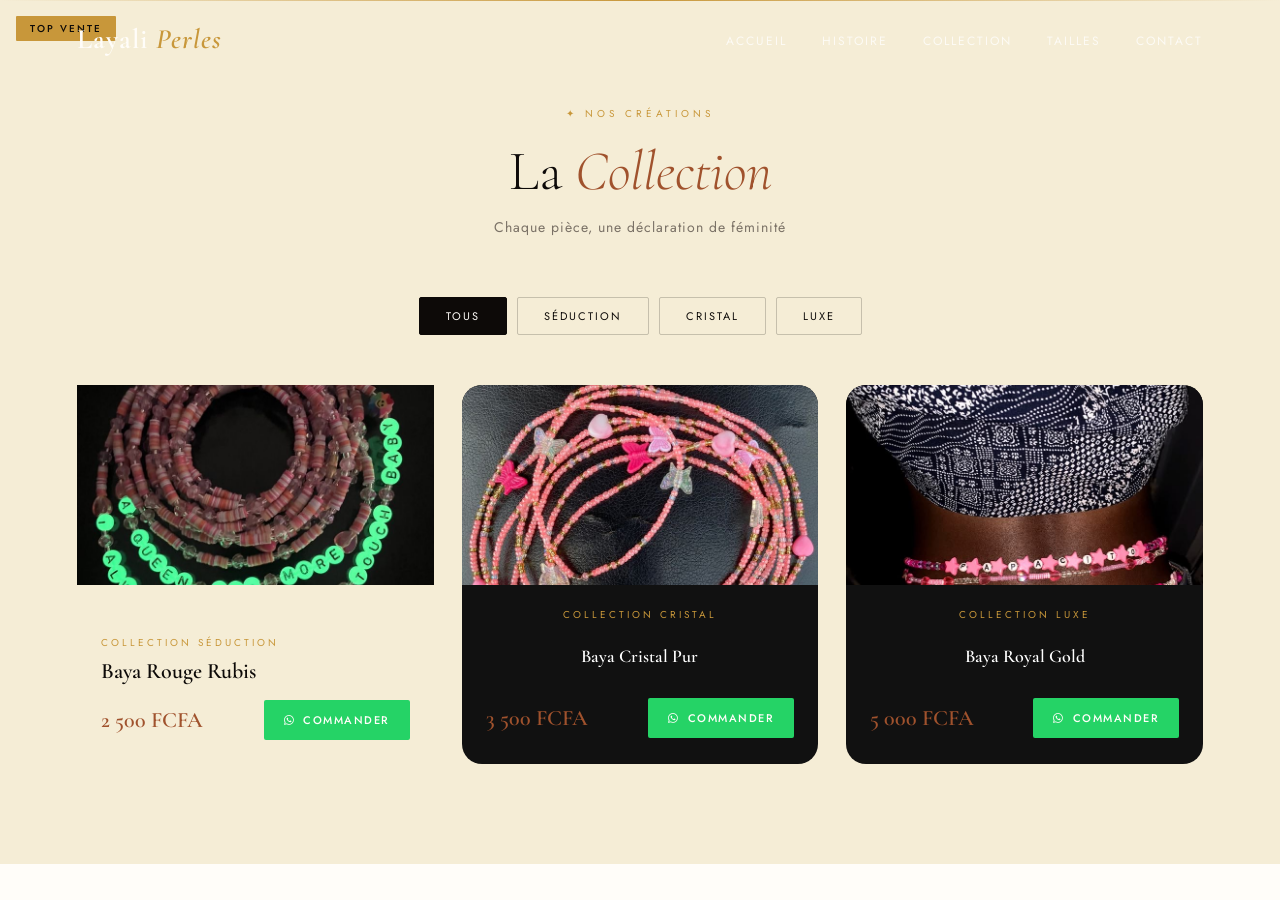
==== collection.html @ 25cf21ab "Maintenant avec les fichiers" ====
<!DOCTYPE html>
<html lang="fr">
<head>
    <meta charset="UTF-8">
    <meta name="viewport" content="width=device-width, initial-scale=1.0">
    <title>Layali Perles | Collection</title>
    <link href="https://fonts.googleapis.com/css2?family=Cormorant+Garamond:ital,wght@0,300;0,600;1,300;1,600&family=Jost:wght@300;400;500&display=swap" rel="stylesheet">
    <link rel="stylesheet" href="https://cdnjs.cloudflare.com/ajax/libs/font-awesome/6.0.0/css/all.min.css">
    <link rel="stylesheet" href="style.css">
</head>
<body>

    <!-- HEADER -->
    <header id="header">
        <div class="logo">Layali <span>Perles</span></div>
        <nav>
            <ul class="nav-links">
                <li><a href="accueil.html">Accueil</a></li>
                <li><a href="histoire.html">Histoire</a></li>
                <li><a href="collection.html">Collection</a></li>
                <li><a href="taille.html">Tailles</a></li>
                <li><a href="contact.html">Contact</a></li>
            </ul>
            <div class="burger" id="burger">
                <span></span><span></span><span></span>
            </div>
        </nav>
    </header>

    <!-- MOBILE NAV -->
    <div class="mobile-nav" id="mobileNav">
        <a href="accueil.html" class="mobile-link">Accueil</a>
        <a href="histoire.html" class="mobile-link">Notre Histoire</a>
        <a href="collection.html" class="mobile-link">Collection</a>
        <a href="taille.html" class="mobile-link">Guide des Tailles</a>
        <a href="contact.html" class="mobile-link">Contact</a>
    </div>

    <!-- PRODUITS -->
    <section class="products">
        <div class="section-header reveal">
            <span class="section-label">✦ Nos Créations</span>
            <h2>La <em>Collection</em></h2>
            <p>Chaque pièce, une déclaration de féminité</p>
        </div>

        <div class="filters stagger-children">
            <button class="filter-btn active" data-filter="all">Tous</button>
            <button class="filter-btn" data-filter="seduction">Séduction</button>
            <button class="filter-btn" data-filter="cristal">Cristal</button>
            <button class="filter-btn" data-filter="luxe">Luxe</button>
        </div>

        <div class="product-grid" id="productGrid">
            <div class="product-grid" id="productGrid"
            <div class="product-card" data-category="seduction">
                <div class="badge">Top Vente</div>
                <div class="img-container">
                    <img src="images/baya1.JPG" alt="Baya Rouge Rubis">
                    <div class="img-overlay"><span class="img-overlay-text">Voir le produit</span></div>
                </div>
                <div class="product-info">
                    <p class="category">Collection Séduction</p>
                    <h3>Baya Rouge Rubis</h3>
                    <div class="price-row">
                        <span class="price">2 500 FCFA</span>
                        <button class="whatsapp-btn" onclick="orderWhatsApp('Baya Rouge Rubis')">
                            <i class="fab fa-whatsapp"></i> Commander
                        </button>
                    </div>
                </div>
            </div>

            <div class="product-card" data-category="cristal">
                <div class="img-container">
                    <img src="images/baya2.JPG" alt="Baya Cristal Pur">
                    <div class="img-overlay"><span class="img-overlay-text">Voir le produit</span></div>
                </div>
                <div class="product-info">
                    <p class="category">Collection Cristal</p>
                    <h3>Baya Cristal Pur</h3>
                    <div class="price-row">
                        <span class="price">3 500 FCFA</span>
                        <button class="whatsapp-btn" onclick="orderWhatsApp('Baya Cristal Pur')">
                            <i class="fab fa-whatsapp"></i> Commander
                        </button>
                    </div>
                </div>
            </div>

            <div class="product-card" data-category="luxe">
                <div class="img-container">
                    <img src="images/baya3.JPG" alt="Baya Royal Gold">
                    <div class="img-overlay"><span class="img-overlay-text">Voir le produit</span></div>
                </div>
                <div class="product-info">
                    <p class="category">Collection Luxe</p>
                    <h3>Baya Royal Gold</h3>
                    <div class="price-row">
                        <span class="price">5 000 FCFA</span>
                        <button class="whatsapp-btn" onclick="orderWhatsApp('Baya Royal Gold')">
                            <i class="fab fa-whatsapp"></i> Commander
                        </button>
                    </div>
                </div>
            </div>
        </div>
    </section>

    <!-- MODAL -->
    <div class="modal" id="productModal">
        <div class="modal-content">
            <span class="close">&times;</span>
            <img id="modalImg" src="" alt="">
        </div>
    </div>

    <script src="script.js"></script>
</body>
</html>
---- style.css ----
:root {
    --ebony:      #0D0A08;
    --gold:       #C8973A;
    --gold-light: #E2B96A;
    --cream:      #F5EDD6;
    --terracotta: #A0522D;
    --rose:       #D4997A;
    --white:      #FFFDF9;
    --gray:       #7a7166;
    --font-display: 'Cormorant Garamond', Georgia, serif;
    --font-body:    'Jost', sans-serif;
    --transition: 0.45s cubic-bezier(0.25, 0.46, 0.45, 0.94);
}

*, *::before, *::after { box-sizing: border-box; margin: 0; padding: 0; }
html { scroll-behavior: smooth; }
body { font-family: var(--font-body); background: var(--white); color: var(--ebony); overflow-x: hidden; }
img { max-width: 100%; display: block; }
a { text-decoration: none; color: inherit; }
ul { list-style: none; }

::-webkit-scrollbar { width: 4px; }
::-webkit-scrollbar-track { background: var(--cream); }
::-webkit-scrollbar-thumb { background: var(--gold); border-radius: 2px; }

/* HEADER */
header {
    position: fixed; top: 0; left: 0; right: 0; z-index: 1000;
    display: flex; justify-content: space-between; align-items: center;
    padding: 22px 6%; transition: var(--transition);
}
header.scrolled {
    background: rgba(13, 10, 8, 0.94); backdrop-filter: blur(14px);
    padding: 14px 6%; box-shadow: 0 1px 0 rgba(200, 151, 58, 0.2);
}
.logo {
    font-family: var(--font-display); font-size: 28px; font-weight: 600;
    color: var(--white); letter-spacing: 1px; z-index: 1001;
}
.logo span { color: var(--gold); font-style: italic; }
nav { display: flex; align-items: center; gap: 40px; }
.nav-links { display: flex; gap: 35px; }
.nav-links a {
    color: rgba(255,255,255,0.75); font-size: 12px; letter-spacing: 2px;
    text-transform: uppercase; font-weight: 400; position: relative; transition: color 0.3s;
}
.nav-links a::after {
    content: ''; position: absolute; bottom: -4px; left: 0;
    width: 0; height: 1px; background: var(--gold); transition: width 0.35s ease;
}
.nav-links a:hover { color: var(--white); }
.nav-links a:hover::after { width: 100%; }

.burger {
    display: none; flex-direction: column; gap: 5px;
    cursor: pointer; z-index: 1001; padding: 5px;
}
.burger span {
    display: block; width: 24px; height: 1.5px;
    background: var(--white); transition: var(--transition); transform-origin: center;
}
.burger.open span:nth-child(1) { transform: translateY(6.5px) rotate(45deg); }
.burger.open span:nth-child(2) { opacity: 0; transform: scaleX(0); }
.burger.open span:nth-child(3) { transform: translateY(-6.5px) rotate(-45deg); }

.mobile-nav {
    position: fixed; inset: 0; background: var(--ebony); z-index: 999;
    display: flex; flex-direction: column; align-items: center; justify-content: center;
    gap: 40px; opacity: 0; pointer-events: none; transition: opacity 0.4s ease;
}
.mobile-nav.open { opacity: 1; pointer-events: all; }
.mobile-nav a {
    font-family: var(--font-display); font-size: 38px; font-style: italic;
    color: var(--cream); transition: color 0.3s;
}
.mobile-nav a:hover { color: var(--gold); }

/* HERO */
.hero {
    height: 100vh; position: relative;
    display: flex; align-items: center; justify-content: center; overflow: hidden;
}
.hero-bg {
    position: absolute; inset: 0;
    background:
        linear-gradient(165deg, rgba(13,10,8,0.7) 0%, rgba(160,82,45,0.35) 50%, rgba(13,10,8,0.85) 100%),
        url('https://encrypted-tbn0.gstatic.com/images?q=tbn:ANd9GcQ3I_ZgbtYu3ooGk42VAjijTwJ7zNWACvh8eolZ29XiFehTdXg9eYPcsSo&s') center/cover no-repeat;
        background-blend-mode: multiply;
}
.hero-circle {
    position: absolute; width: 520px; height: 520px; border-radius: 50%;
    border: 1px solid rgba(200, 151, 58, 0.25);
    top: 50%; left: 50%; transform: translate(-50%, -50%);
    animation: pulse-ring 4s ease-in-out infinite;
}
.hero-circle::before {
    content: ''; position: absolute; inset: 30px;
    border-radius: 50%; border: 1px solid rgba(200, 151, 58, 0.15);
}
@keyframes pulse-ring {
    0%, 100% { transform: translate(-50%,-50%) scale(1); opacity: 0.6; }
    50%       { transform: translate(-50%,-50%) scale(1.04); opacity: 1; }
}
.hero-content {
    position: relative; z-index: 2; text-align: center;
    color: var(--white); max-width: 760px; padding: 0 20px;
}
.hero-tag {
    display: inline-block; font-size: 11px; letter-spacing: 4px;
    text-transform: uppercase; color: var(--gold); margin-bottom: 28px;
    opacity: 0; animation: fadeUp 0.8s 0.3s forwards;
}
.hero h1 {
    font-family: var(--font-display); font-size: clamp(46px, 7vw, 80px);
    font-weight: 300; line-height: 1.1; margin-bottom: 24px;
    opacity: 0; animation: fadeUp 0.8s 0.55s forwards;
}
.hero h1 em { font-style: italic; color: var(--gold-light); }
.hero-sub {
    font-size: 15px; color: rgba(255,255,255,0.7); letter-spacing: 1px;
    margin-bottom: 48px; opacity: 0; animation: fadeUp 0.8s 0.75s forwards;
}
.hero-btns {
    display: flex; gap: 16px; justify-content: center; flex-wrap: wrap;
    opacity: 0; animation: fadeUp 0.8s 0.95s forwards;
}
@keyframes fadeUp {
    from { opacity: 0; transform: translateY(28px); }
    to   { opacity: 1; transform: translateY(0); }
}
.scroll-hint {
    position: absolute; bottom: 36px; left: 50%; transform: translateX(-50%);
    display: flex; flex-direction: column; align-items: center; gap: 8px;
    color: rgba(255,255,255,0.4); font-size: 10px; letter-spacing: 3px;
    text-transform: uppercase; z-index: 2; animation: fadeUp 1s 1.4s both;
}
.scroll-line {
    width: 1px; height: 50px;
    background: linear-gradient(to bottom, var(--gold), transparent);
    animation: scroll-drop 2s ease-in-out infinite;
}
@keyframes scroll-drop {
    0%   { transform: scaleY(0); transform-origin: top; }
    50%  { transform: scaleY(1); transform-origin: top; }
    51%  { transform: scaleY(1); transform-origin: bottom; }
    100% { transform: scaleY(0); transform-origin: bottom; }
}

/* BUTTONS */
.btn-primary {
    display: inline-block; padding: 16px 38px; background: var(--gold);
    color: var(--ebony); font-family: var(--font-body); font-size: 12px;
    font-weight: 500; letter-spacing: 2px; text-transform: uppercase;
    border-radius: 2px; transition: var(--transition); border: 1px solid var(--gold);
    cursor: pointer;
}
.btn-primary:hover { background: transparent; color: var(--gold); }
.btn-outline {
    display: inline-block; padding: 16px 38px; background: transparent;
    color: var(--white); font-family: var(--font-body); font-size: 12px;
    font-weight: 400; letter-spacing: 2px; text-transform: uppercase;
    border-radius: 2px; border: 1px solid rgba(255,255,255,0.4); transition: var(--transition);
}
.btn-outline:hover { background: rgba(255,255,255,0.1); border-color: rgba(255,255,255,0.7); }

/* MARQUEE */
.marquee-strip { background: var(--gold); padding: 14px 0; overflow: hidden; display: flex; }
.marquee-track {
    display: flex; gap: 60px; animation: marquee 20s linear infinite; white-space: nowrap;
}
.marquee-track span {
    font-size: 11px; letter-spacing: 3px; text-transform: uppercase;
    color: var(--ebony); font-weight: 500;
}
.marquee-track span.dot { color: rgba(13,10,8,0.4); letter-spacing: 0; }
@keyframes marquee {
    from { transform: translateX(0); }
    to   { transform: translateX(-50%); }
}

/* ABOUT */
.about {
    padding: 120px 6%; display: grid;
    grid-template-columns: 1fr 1fr; gap: 80px; align-items: center;
}
.about-img-frame {
    position: relative; overflow: hidden; border-radius: 2px;
}
.about-img-frame img {
    width: 100%; height: 560px; object-fit: cover; transition: transform 0.8s ease;
}
.about-img-frame:hover img { transform: scale(1.04); }
.about-img-frame::before {
    content: ''; position: absolute; top: -16px; left: -16px;
    width: 80px; height: 80px;
    border-top: 1px solid var(--gold); border-left: 1px solid var(--gold);
    z-index: 2; pointer-events: none;
}
.about-img-frame::after {
    content: ''; position: absolute; bottom: -16px; right: -16px;
    width: 80px; height: 80px;
    border-bottom: 1px solid var(--gold); border-right: 1px solid var(--gold);
    z-index: 2; pointer-events: none;
}
.about-badge {
    position: absolute; bottom: 30px; left: -30px;
    background: var(--ebony); color: var(--white); padding: 22px 28px; z-index: 3;
}
.about-badge strong {
    display: block; font-family: var(--font-display); font-size: 36px;
    color: var(--gold); line-height: 1;
}
.about-badge span { font-size: 11px; letter-spacing: 2px; text-transform: uppercase; opacity: 0.6; }
.about-visual { position: relative; }
.about-text { padding-right: 20px; }
.section-label {
    display: inline-block; font-size: 10px; letter-spacing: 4px;
    text-transform: uppercase; color: var(--gold); margin-bottom: 20px;
}
.about-text h2 {
    font-family: var(--font-display); font-size: clamp(34px, 4vw, 52px);
    font-weight: 300; line-height: 1.15; margin-bottom: 28px;
}
.about-text h2 em { font-style: italic; color: var(--terracotta); }
.about-text p { color: var(--gray); line-height: 1.9; font-size: 15px; margin-bottom: 18px; }
.about-divider { width: 48px; height: 1px; background: var(--gold); margin: 30px 0; }

/* PRODUCTS */
.products { padding: 100px 6%; background: var(--cream); position: relative; }
.products::before {
    content: ''; position: absolute; top: 0; left: 0; right: 0;
    height: 1px; background: linear-gradient(to right, transparent, var(--gold), transparent);
}
.section-header { text-align: center; margin-bottom: 60px; }
.section-header h2 {
    font-family: var(--font-display); font-size: clamp(36px, 5vw, 56px);
    font-weight: 300; line-height: 1.1;
}
.section-header h2 em { font-style: italic; color: var(--terracotta); }
.section-header p { color: var(--gray); font-size: 14px; letter-spacing: 1px; margin-top: 14px; }

.filters { display: flex; justify-content: center; gap: 10px; margin-bottom: 50px; flex-wrap: wrap; }
.filter-btn {
    padding: 10px 26px; background: transparent; border: 1px solid rgba(13,10,8,0.2);
    font-family: var(--font-body); font-size: 11px; letter-spacing: 2px;
    text-transform: uppercase; cursor: pointer; border-radius: 2px;
    transition: var(--transition); color: var(--ebony);
}
.filter-btn:hover, .filter-btn.active {
    background: var(--ebony); color: var(--white); border-color: var(--ebony);
}

.product-grid { display: grid; grid-template-columns: repeat(auto-fit, minmax(300px, 1fr)); gap: 28px; }
.product-card {
    background: var(--white); position: relative; overflow: hidden;
    border-radius: 2px; transition: var(--transition);
    opacity: 0; transform: translateY(30px);
}
.product-card.visible { opacity: 1; transform: translateY(0); }
.product-card:hover { box-shadow: 0 20px 60px rgba(13,10,8,0.12); transform: translateY(-6px); }
.product-card.visible:hover { transform: translateY(-6px); }

.badge {
    position: absolute; top: 16px; left: 16px; background: var(--gold);
    color: var(--ebony); padding: 5px 14px; font-size: 10px; font-weight: 500;
    letter-spacing: 2px; text-transform: uppercase; z-index: 2; border-radius: 1px;
}
.img-container { height: 200px; overflow: hidden; position: relative; }
.img-container img { width: 100%; height: 100%; object-fit: cover; transition: transform 0.7s ease; }
.product-card:hover .img-container img { transform: scale(1.07); }
.img-overlay {
    position: absolute; inset: 0; background: rgba(13,10,8,0.3);
    opacity: 0; transition: opacity 0.4s ease;
    display: flex; align-items: center; justify-content: center;
}
.product-card:hover .img-overlay { opacity: 1; }
.img-overlay-text {
    color: white; font-size: 11px; letter-spacing: 3px; text-transform: uppercase;
    border-bottom: 1px solid rgba(255,255,255,0.5); padding-bottom: 4px;
}
.product-info { padding: 22px 24px 24px; }
.product-info .category {
    font-size: 10px; letter-spacing: 3px; text-transform: uppercase;
    color: var(--gold); margin-bottom: 8px;
}
.product-info h3 {
    font-family: var(--font-display); font-size: 22px;
    font-weight: 600; margin-bottom: 12px; color: var(--ebony);
}
.price-row { display: flex; justify-content: space-between; align-items: center; margin-top: 16px; }
.price { font-family: var(--font-display); font-size: 22px; font-weight: 600; color: var(--terracotta); }
.whatsapp-btn {
    display: flex; align-items: center; gap: 8px; padding: 12px 20px;
    background: #25D366; color: var(--white); border: none; cursor: pointer;
    border-radius: 2px; font-family: var(--font-body); font-size: 11px;
    font-weight: 500; letter-spacing: 1.5px; text-transform: uppercase; transition: var(--transition);
}
.whatsapp-btn:hover { background: #128C7E; transform: scale(1.02); }

/* SIZE GUIDE */
.size-guide { padding: 100px 6%; background: var(--ebony); position: relative; overflow: hidden; }
.size-guide::before {
    content: '〇'; position: absolute; font-size: 600px;
    color: rgba(200,151,58,0.03); top: 50%; left: 50%;
    transform: translate(-50%, -50%); pointer-events: none; font-family: serif; line-height: 1;
}
.guide-header { text-align: center; margin-bottom: 70px; }
.guide-header .section-label { color: var(--gold); }
.guide-header h2 {
    font-family: var(--font-display); font-size: clamp(34px, 4.5vw, 52px);
    font-weight: 300; color: var(--white); line-height: 1.15;
}
.guide-header h2 em { font-style: italic; color: var(--gold-light); }
.steps { display: grid; grid-template-columns: repeat(auto-fit, minmax(260px, 1fr)); gap: 2px; }
.step {
    background: rgba(255,255,255,0.03); padding: 48px 36px;
    border: 1px solid rgba(200,151,58,0.12); position: relative; transition: var(--transition);
}
.step:hover { background: rgba(200,151,58,0.06); border-color: rgba(200,151,58,0.3); }
.step-number {
    font-family: var(--font-display); font-size: 80px; font-weight: 300;
    color: rgba(200,151,58,0.15); line-height: 1; margin-bottom: 20px; transition: color 0.4s;
}
.step:hover .step-number { color: rgba(200,151,58,0.4); }
.step h4 { font-family: var(--font-display); font-size: 20px; color: var(--gold); margin-bottom: 12px; font-weight: 400; }
.step p { color: rgba(245,237,214,0.55); font-size: 14px; line-height: 1.8; }

/* FOOTER */
footer { background: #080604; color: var(--cream); padding: 80px 6% 40px; position: relative; }
footer::before {
    content: ''; position: absolute; top: 0; left: 6%; right: 6%;
    height: 1px; background: linear-gradient(to right, transparent, var(--gold), transparent);
}
.footer-top { display: grid; grid-template-columns: 2fr 1fr 1fr; gap: 60px; margin-bottom: 60px; }
.footer-brand .logo-footer {
    font-family: var(--font-display); font-size: 32px; font-weight: 600; margin-bottom: 16px;
}
.footer-brand .logo-footer span { color: var(--gold); font-style: italic; }
.footer-brand p { color: rgba(245,237,214,0.45); font-size: 14px; line-height: 1.8; max-width: 300px; }
.footer-section h4 { font-size: 10px; letter-spacing: 3px; text-transform: uppercase; color: var(--gold); margin-bottom: 20px; }
.footer-section p, .footer-section a {
    display: flex; align-items: center; gap: 10px;
    color: rgba(245,237,214,0.5); font-size: 14px; margin-bottom: 12px; transition: color 0.3s;
}
.footer-section a:hover { color: var(--cream); }
.footer-section i { color: var(--gold); font-size: 14px; width: 16px; }
.social-icons { display: flex; gap: 14px; margin-top: 8px; }
.social-icons a {
    width: 40px; height: 40px; border: 1px solid rgba(200,151,58,0.2); border-radius: 50%;
    display: flex; align-items: center; justify-content: center;
    color: rgba(245,237,214,0.5); font-size: 15px; transition: var(--transition); margin: 0;
}
.social-icons a:hover { background: var(--gold); border-color: var(--gold); color: var(--ebony); transform: translateY(-3px); }
.footer-bottom {
    display: flex; justify-content: space-between; align-items: center;
    padding-top: 30px; border-top: 1px solid rgba(200,151,58,0.08); flex-wrap: wrap; gap: 16px;
}
.footer-bottom p { font-size: 12px; color: rgba(245,237,214,0.25); letter-spacing: 1px; }

/* REVEAL ANIMATIONS */
.reveal, .reveal-left, .reveal-right {
    opacity: 0; transition: opacity 0.8s ease, transform 0.8s ease;
}
.reveal         { transform: translateY(40px); }
.reveal-left    { transform: translateX(-40px); }
.reveal-right   { transform: translateX(40px); }
.reveal.visible, .reveal-left.visible, .reveal-right.visible { opacity: 1; transform: none; }

.stagger-children > * { opacity: 0; transform: translateY(20px); transition: opacity 0.6s ease, transform 0.6s ease; }
.stagger-children.visible > *:nth-child(1) { opacity: 1; transform: none; transition-delay: 0s; }
.stagger-children.visible > *:nth-child(2) { opacity: 1; transform: none; transition-delay: 0.15s; }
.stagger-children.visible > *:nth-child(3) { opacity: 1; transform: none; transition-delay: 0.3s; }
.stagger-children.visible > *:nth-child(4) { opacity: 1; transform: none; transition-delay: 0.45s; }

/* MODAL */
.modal { display: none; position: fixed; z-index: 10000; left: 0; top: 0; width: 100%; height: 100%; background: rgba(0,0,0,0.8); }
.modal-content { position: relative; margin: auto; top: 50%; transform: translateY(-50%); max-width: 60%; max-height: 60%; text-align: center; }
.modal-content img { width: 100%; height: auto; max-height: 60vh; object-fit: contain; }
.close { position: absolute; top: -10px; right: -10px; color: white; font-size: 30px; cursor: pointer; background: var(--ebony); border-radius: 50%; width: 40px; height: 40px; display: flex; align-items: center; justify-content: center; }

.products-grid{
    display:grid;
    grid-template-columns:repeat(auto-fit,minmax(250px,1fr));
    gap:25px;
    margin-top:40px;
}

.product-card{
    background:#111;
    border-radius:20px;
    overflow:hidden;
    transition:0.3s;
    text-align:center;
}

.product-card:hover{
    transform:translateY(-8px);
}

.product-card img{
    width:100%;
    height:320px;
    object-fit:cover;
}

.product-card h3{
    padding:15px;
    color:white;
    font-size:18px;
}
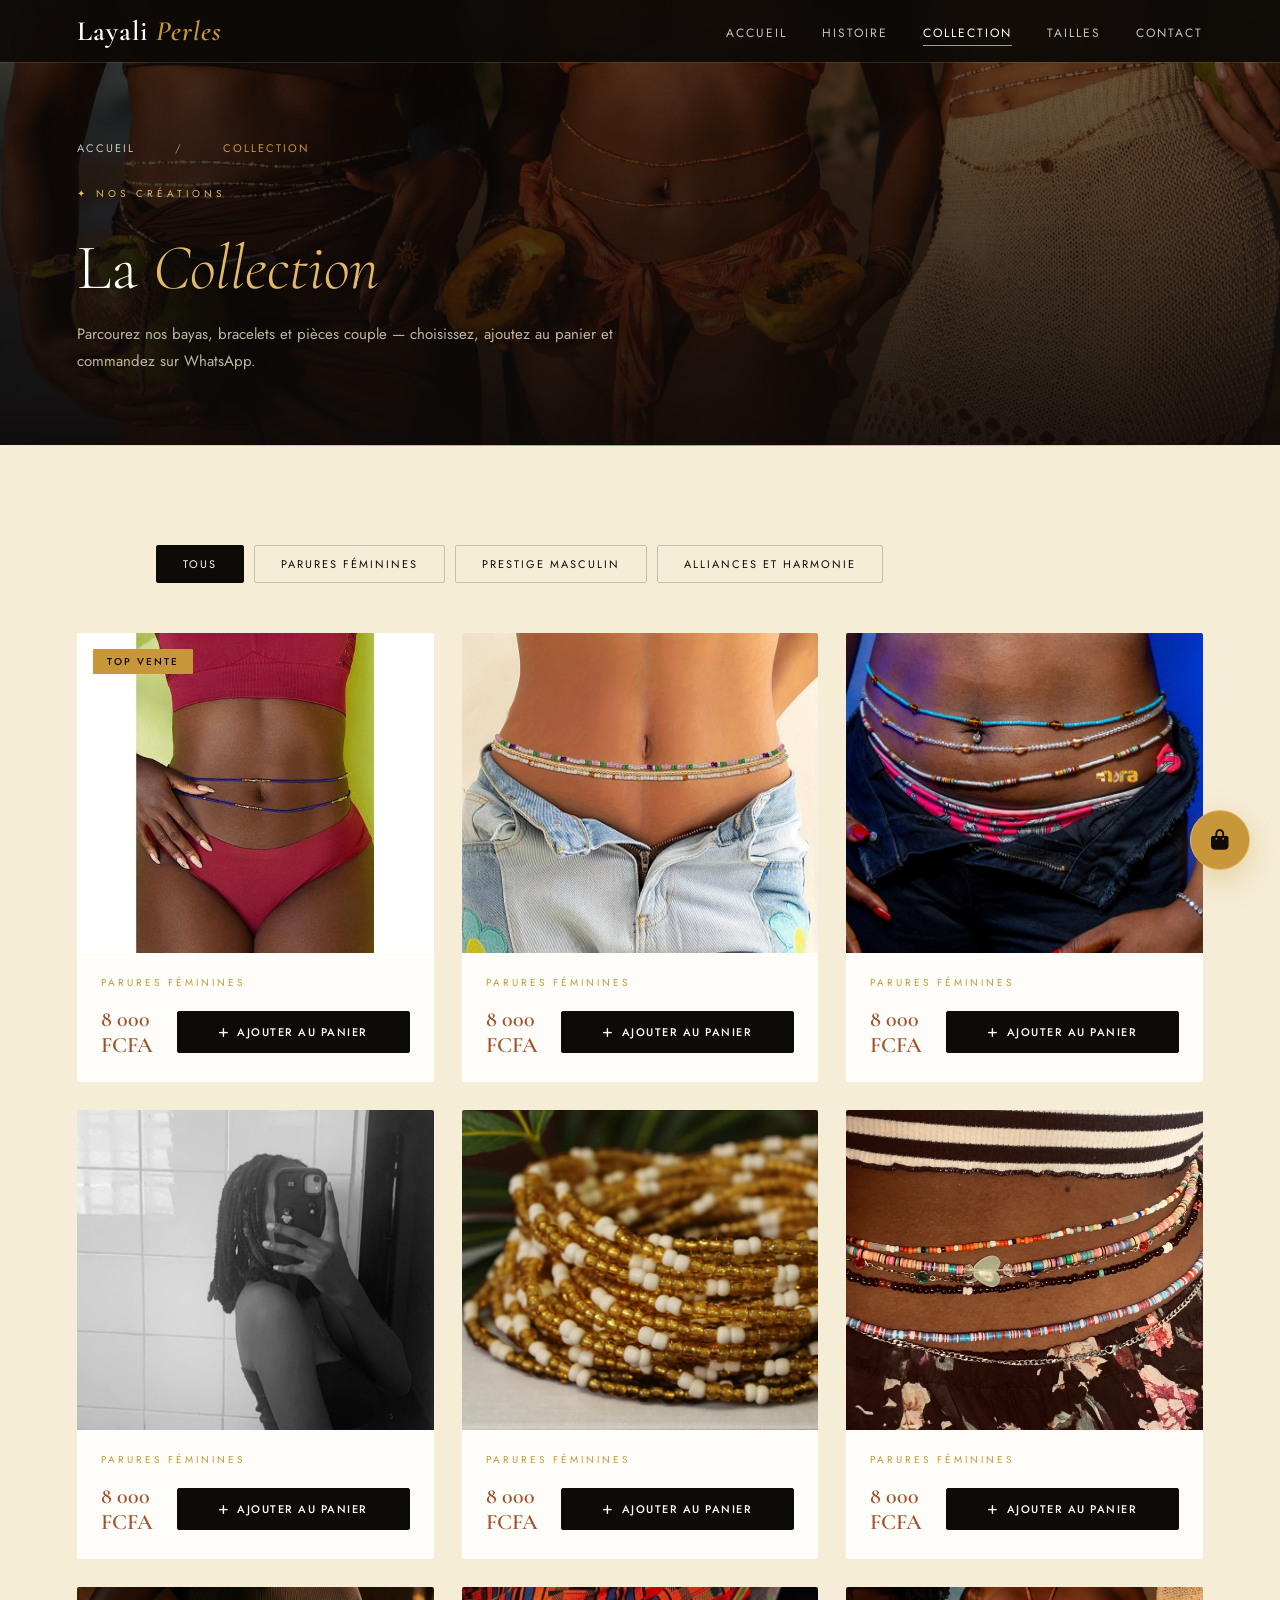
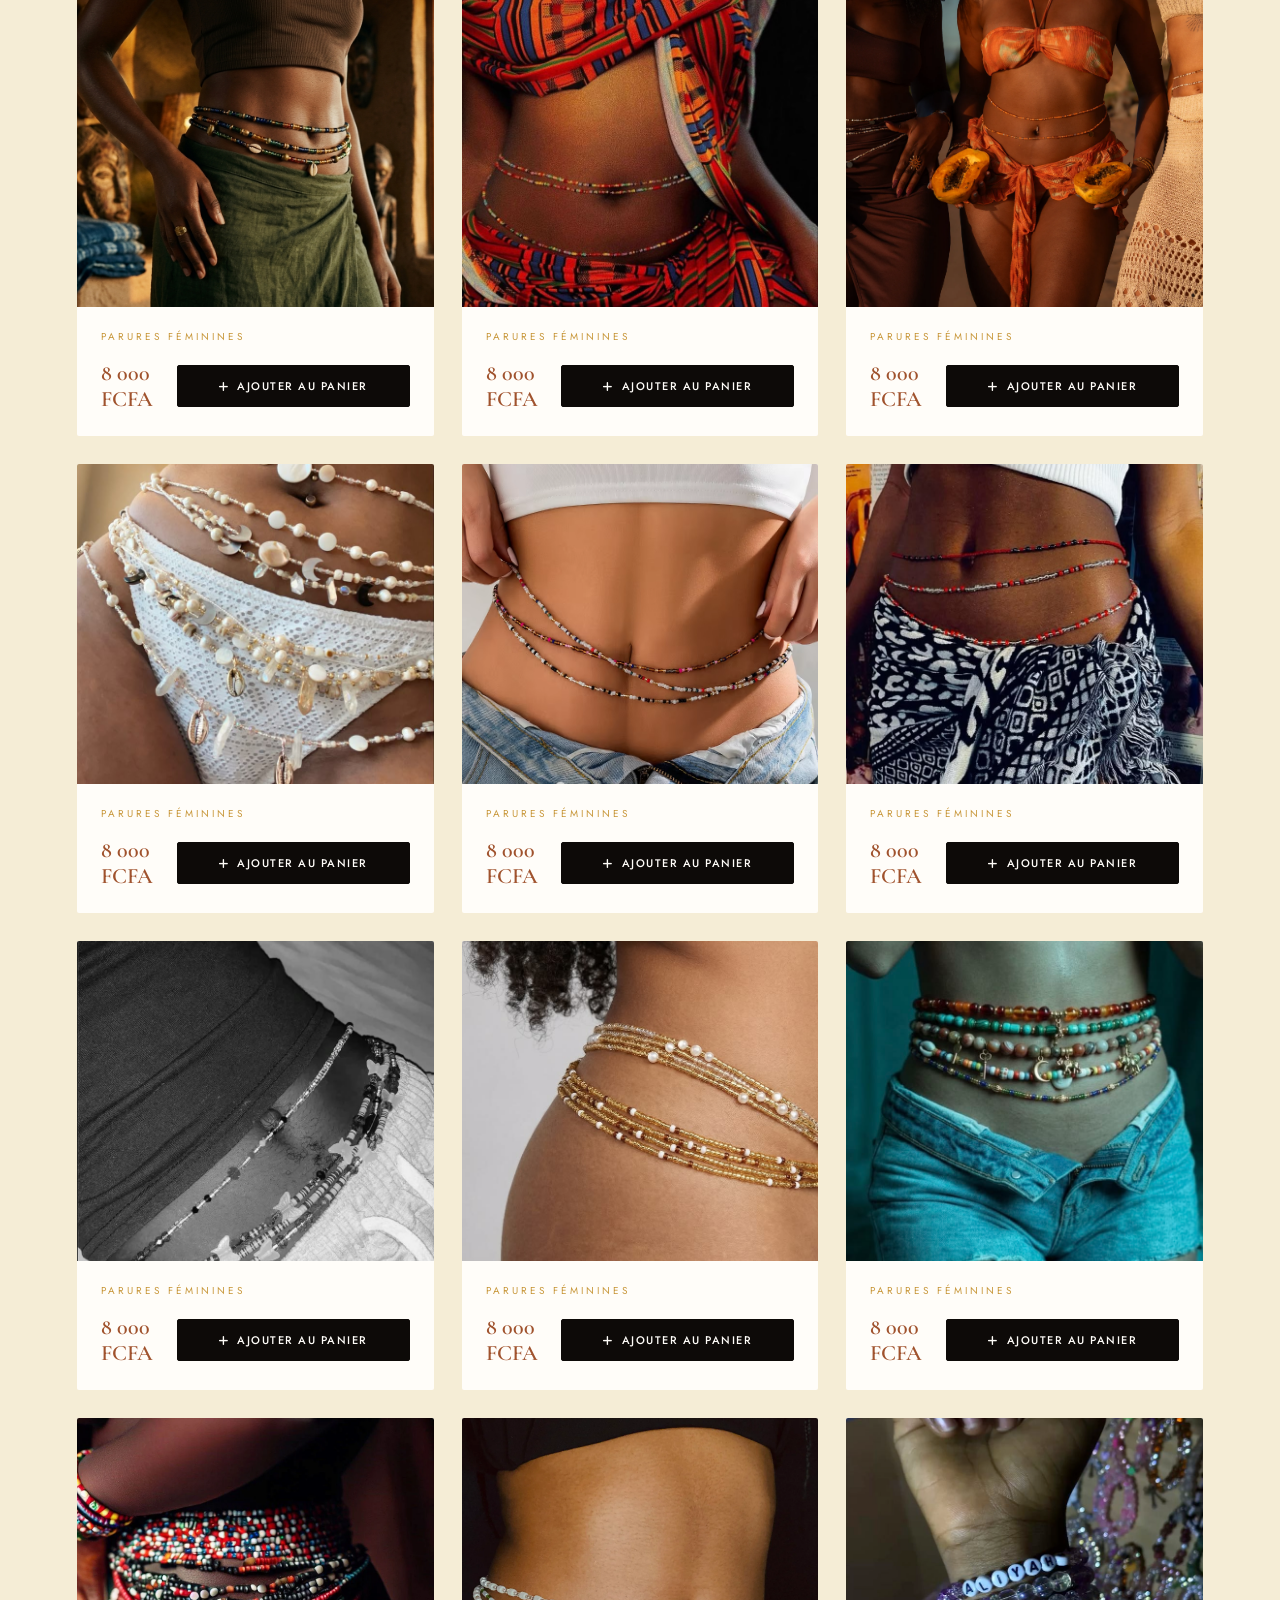
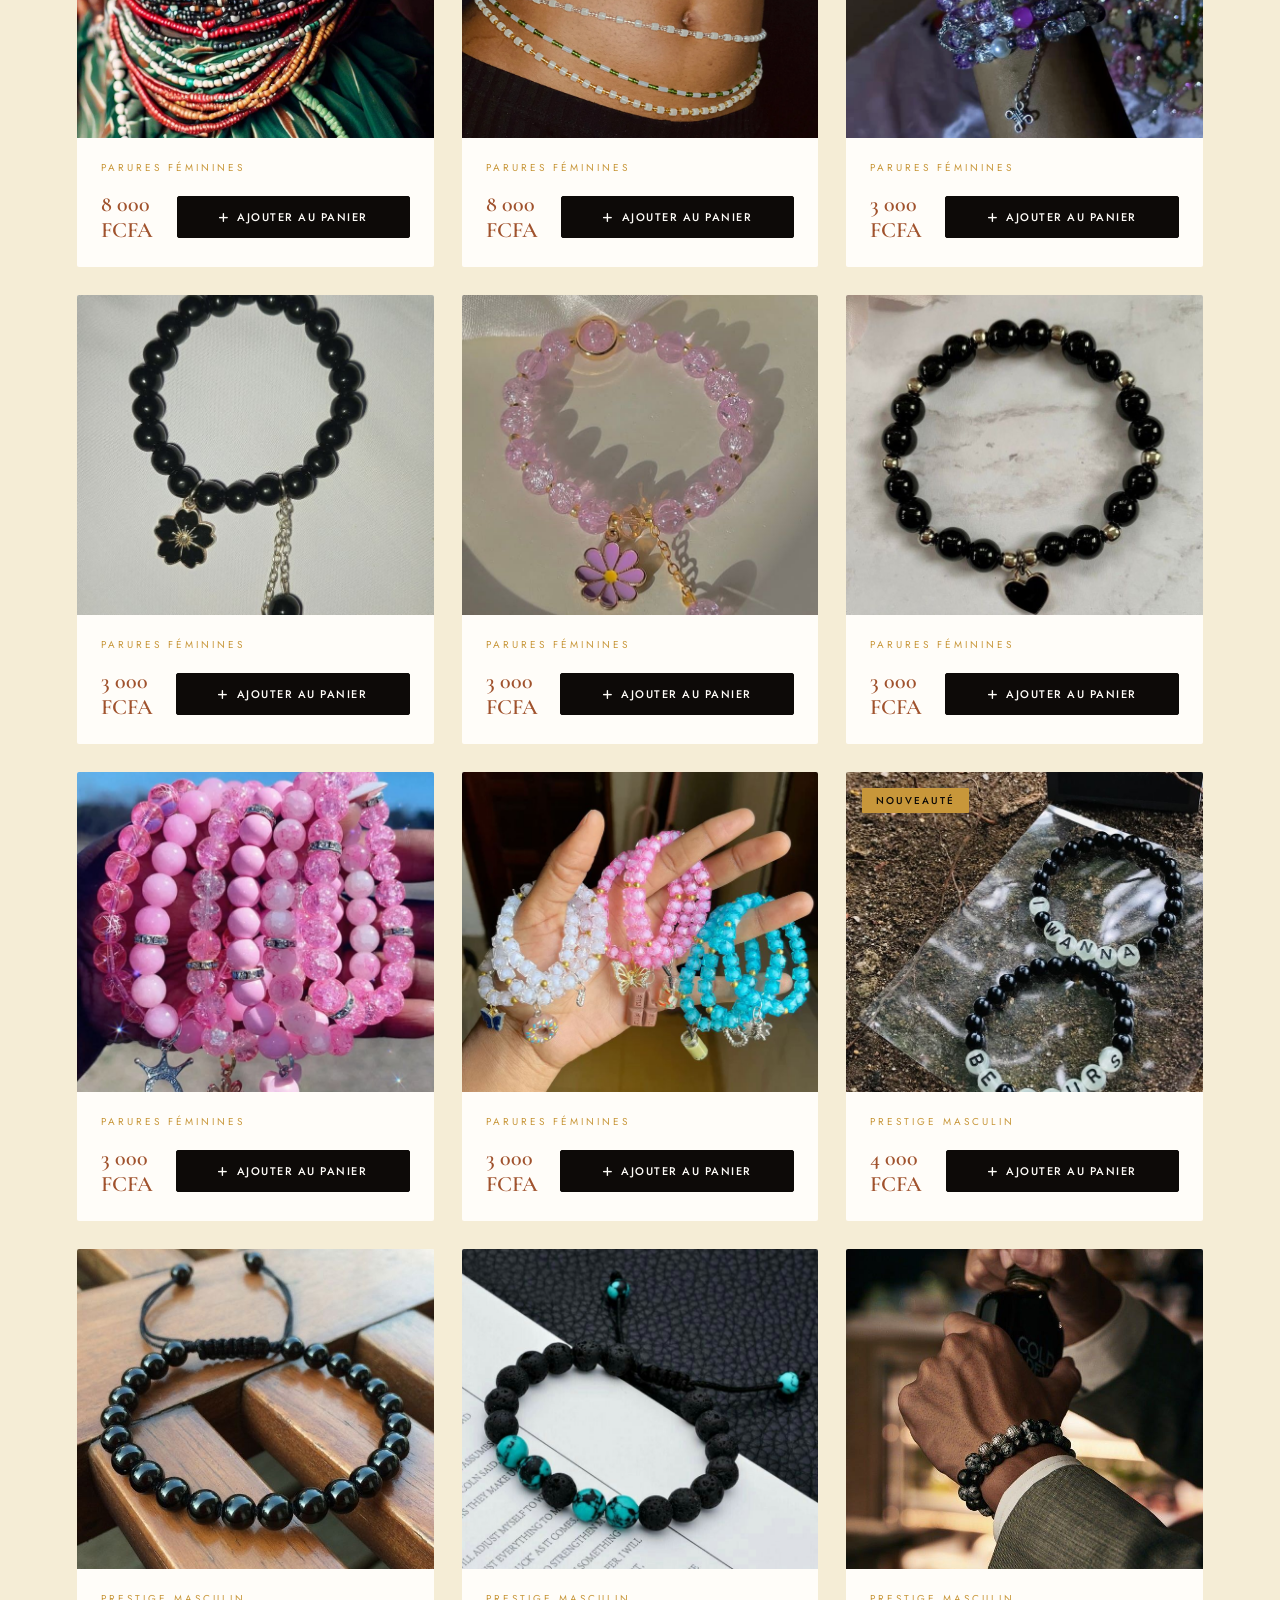
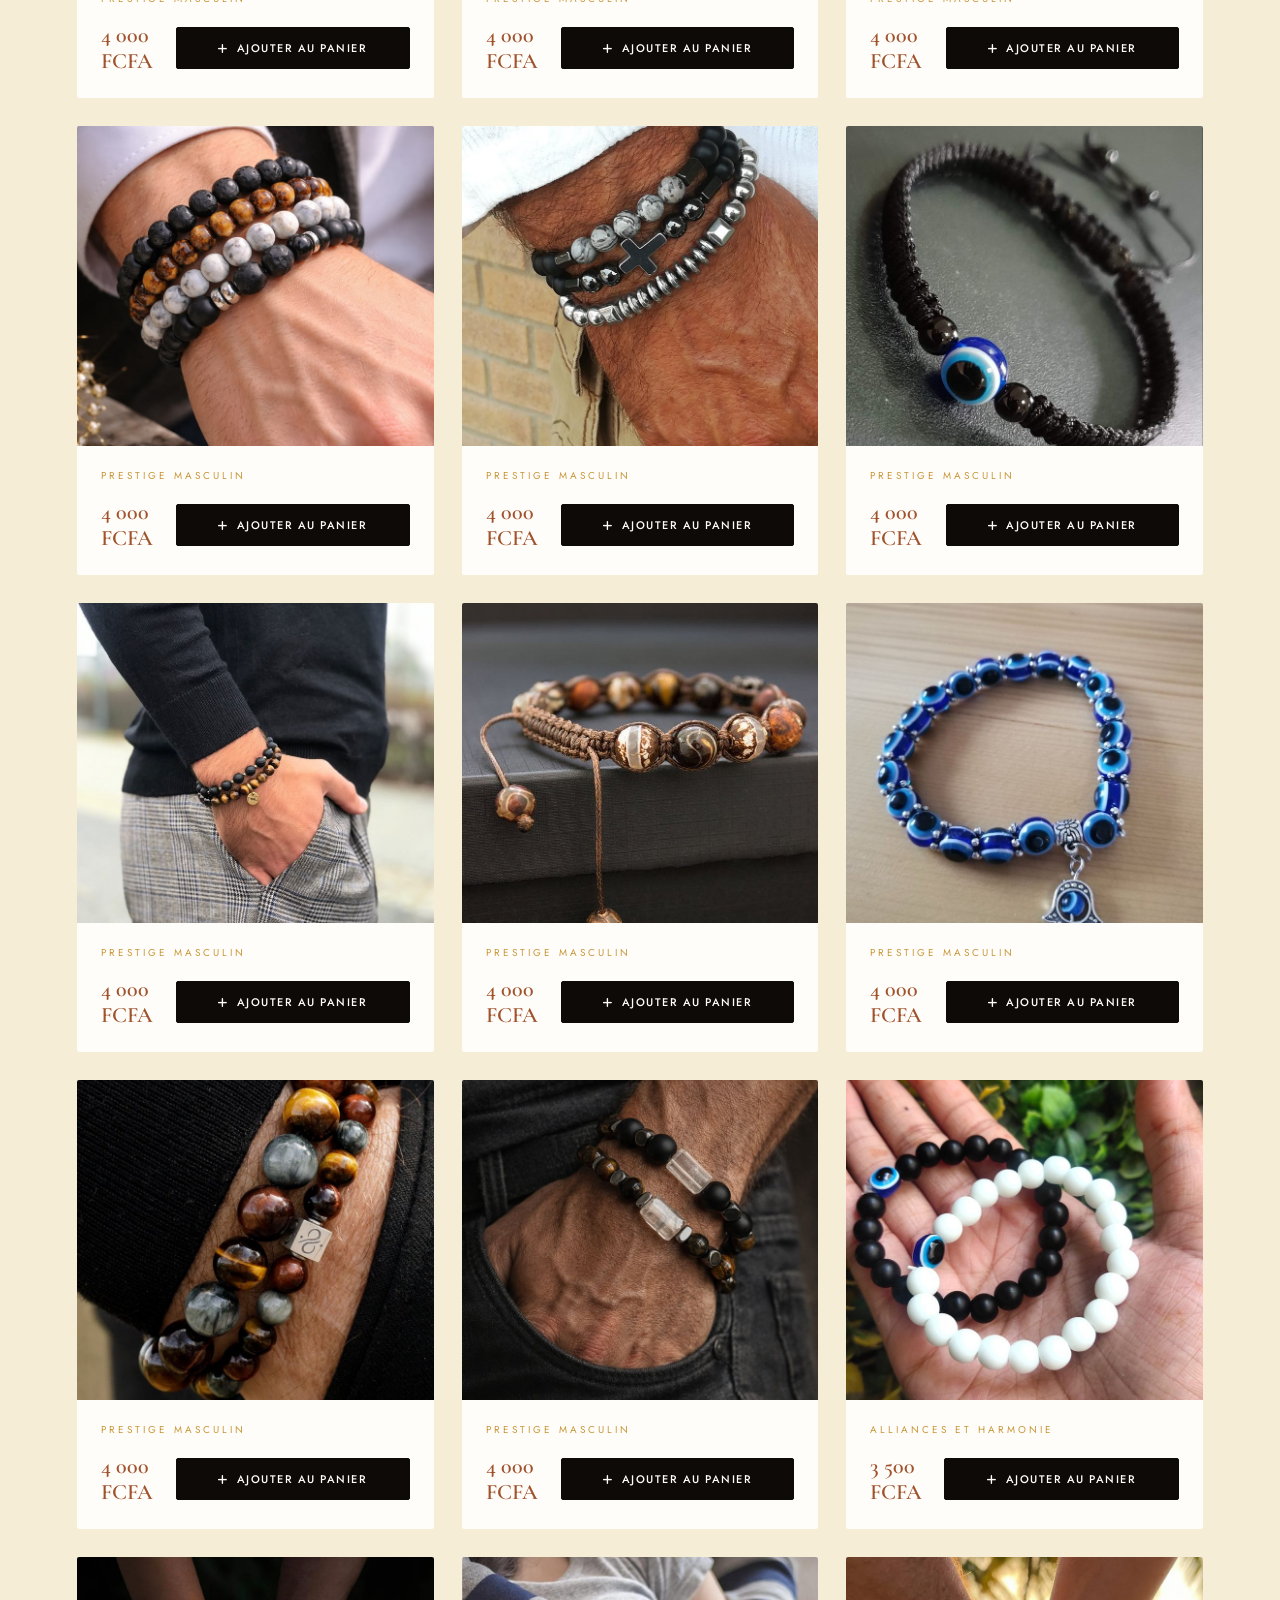
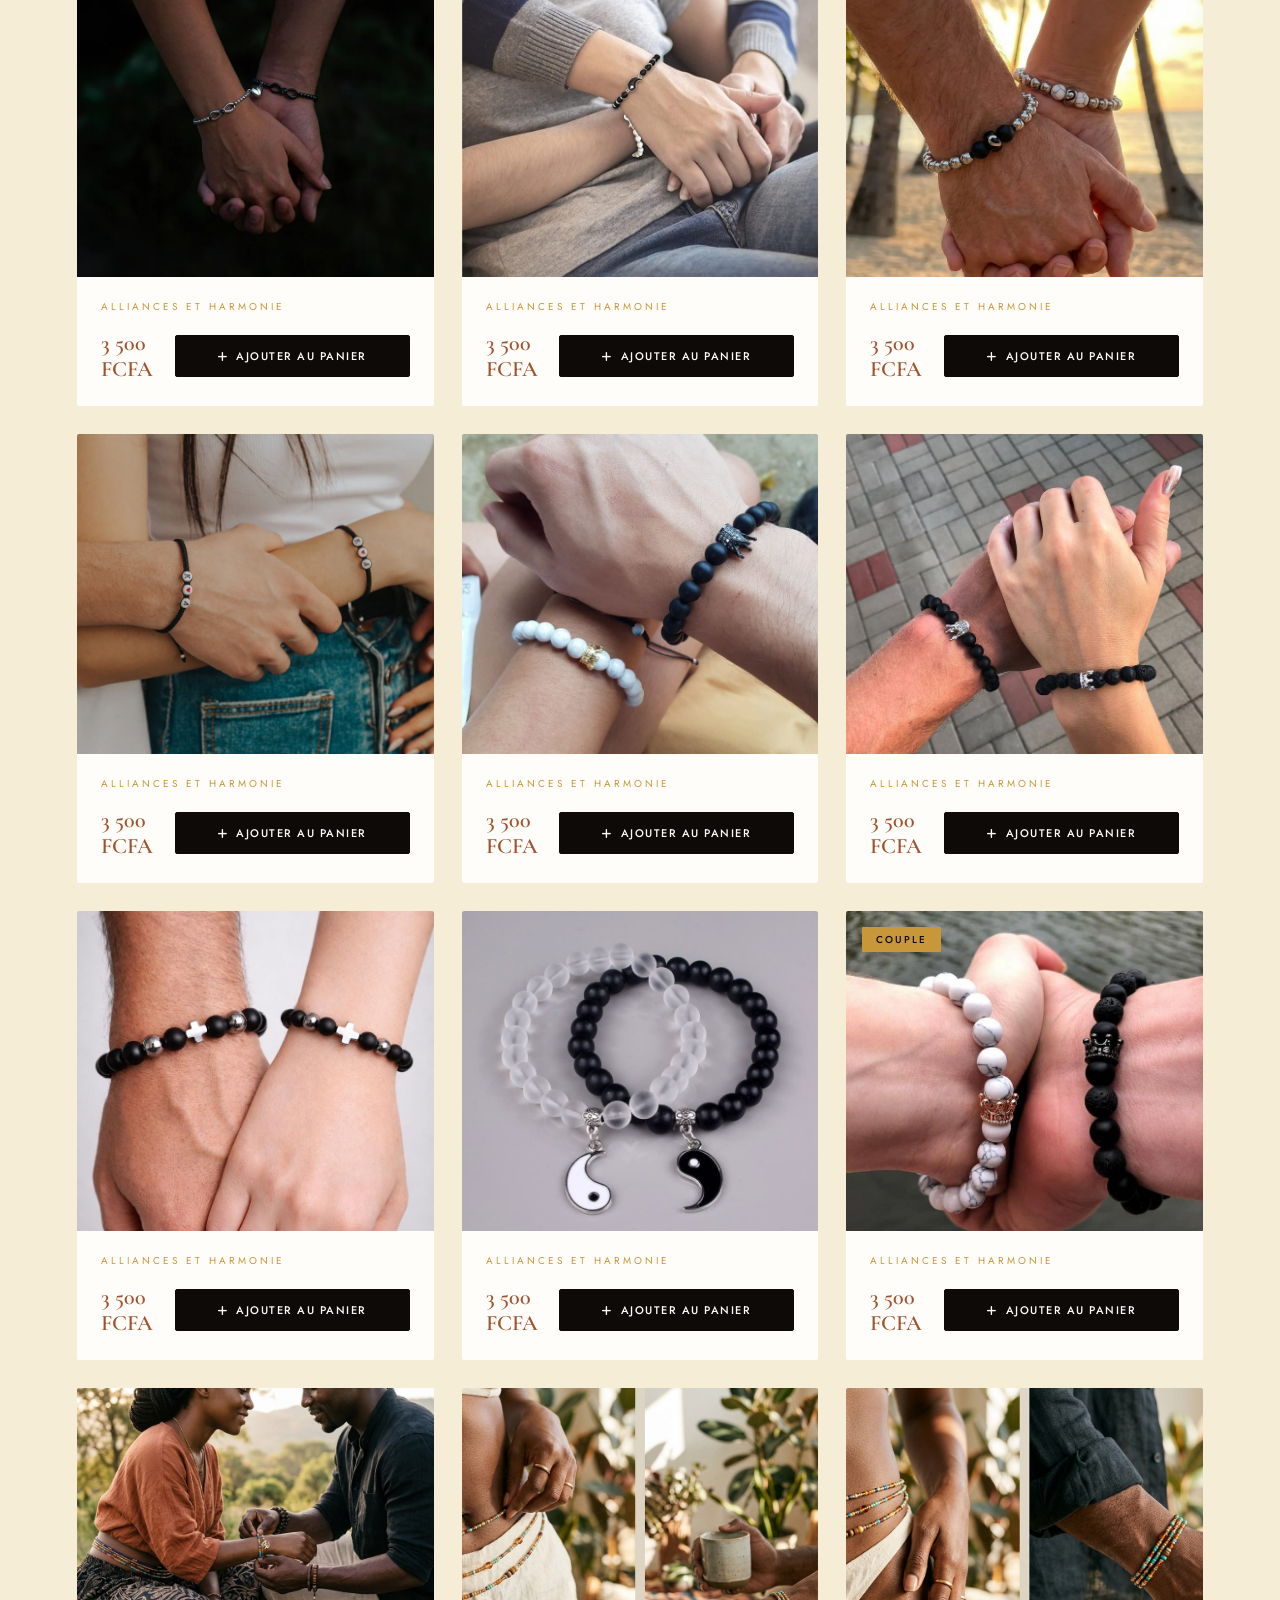
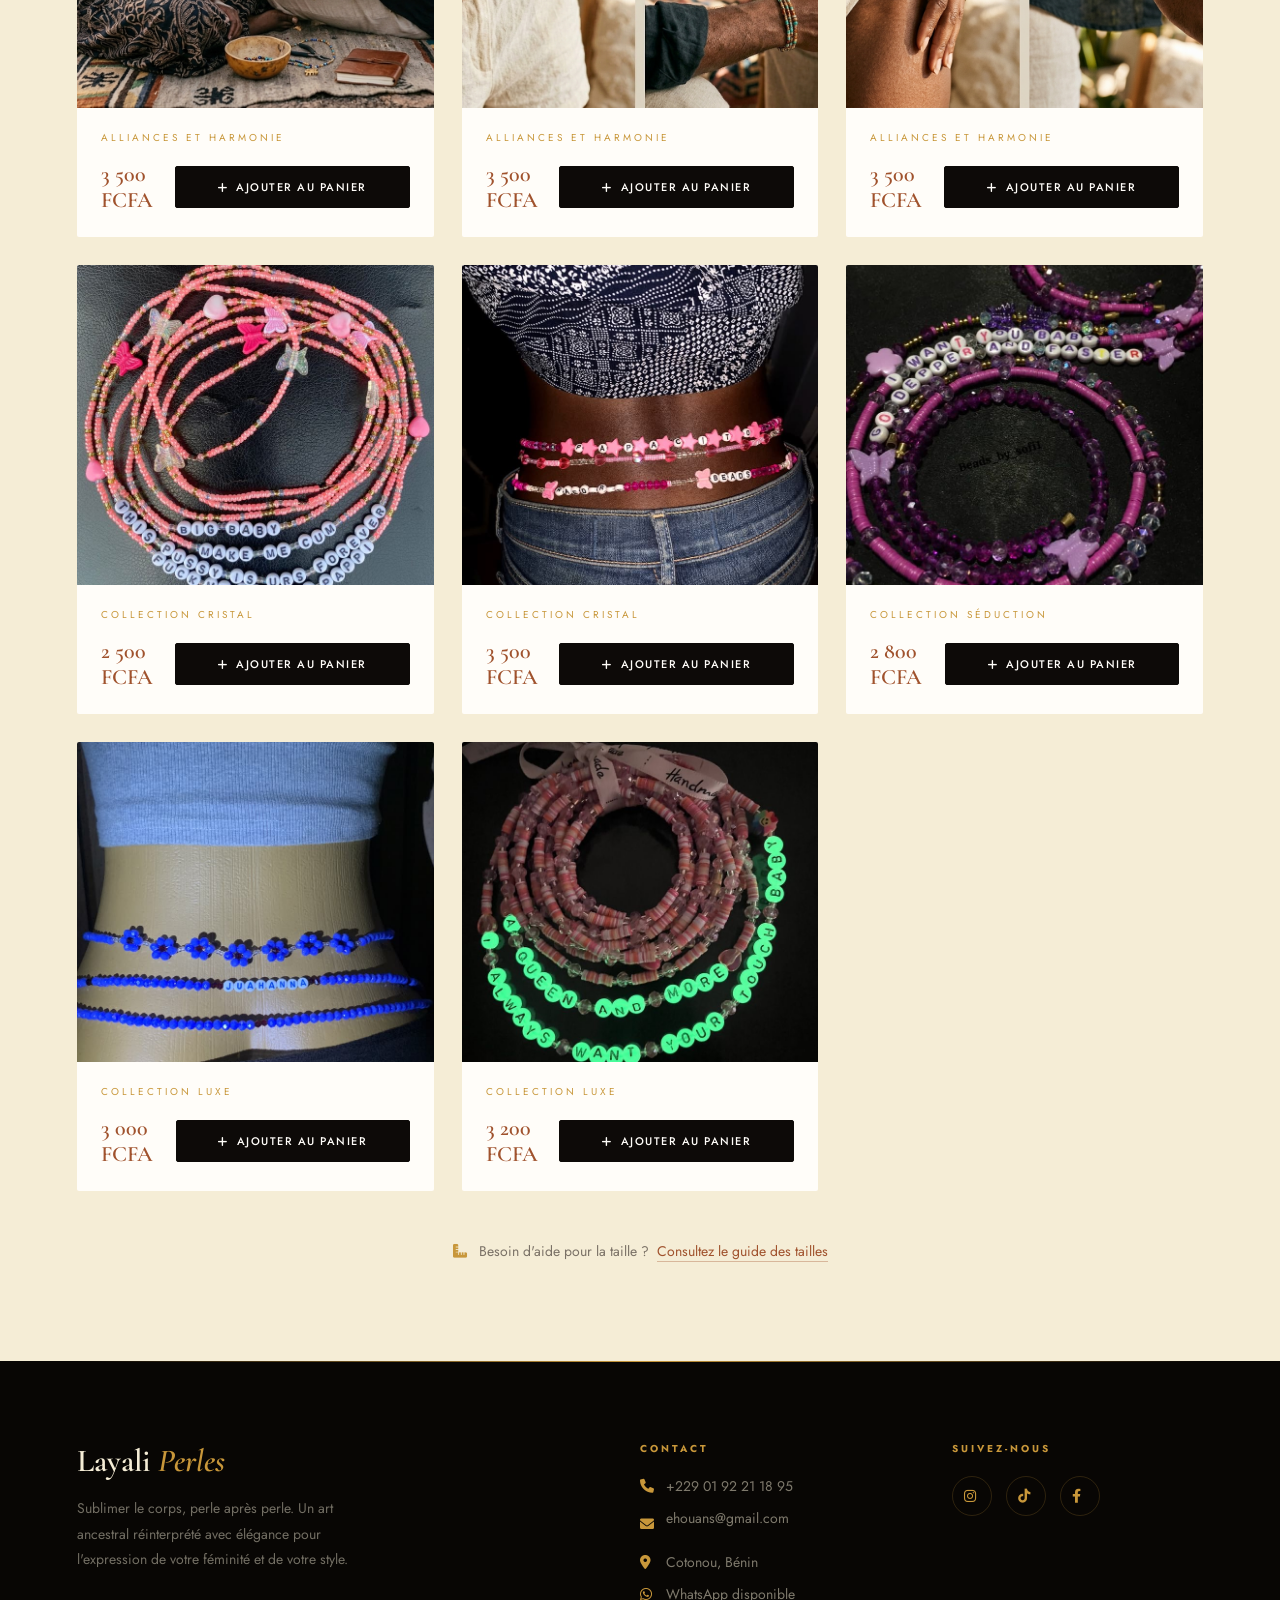
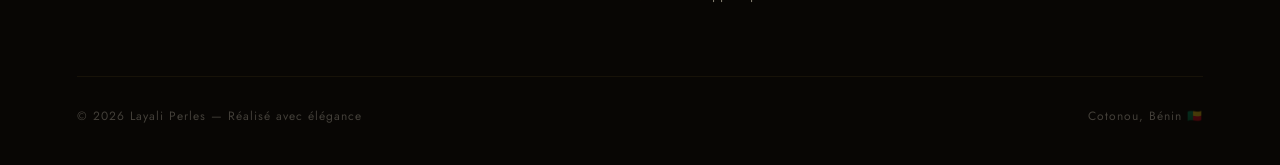
==== commit 529246eb: "Reorganise les images par categorie, corrige les liens casses et met a jour les contacts - Fusionne " ====
--- a/collection.html
+++ b/collection.html
@@ -3,22 +3,22 @@
 <head>
     <meta charset="UTF-8">
     <meta name="viewport" content="width=device-width, initial-scale=1.0">
-    <title>Layali Perles | Collection</title>
+    <meta name="description" content="Découvrez toute la collection Layali Perles : bayas, bracelets et créations couple faites main à Cotonou.">
+    <title>Layali Perles | La Collection</title>
     <link href="https://fonts.googleapis.com/css2?family=Cormorant+Garamond:ital,wght@0,300;0,600;1,300;1,600&family=Jost:wght@300;400;500&display=swap" rel="stylesheet">
     <link rel="stylesheet" href="https://cdnjs.cloudflare.com/ajax/libs/font-awesome/6.0.0/css/all.min.css">
     <link rel="stylesheet" href="style.css">
 </head>
-<body>
-
-    <!-- HEADER -->
-    <header id="header">
-        <div class="logo">Layali <span>Perles</span></div>
+<body class="page-inner">
+
+    <header id="header" class="header-solid">
+        <a href="index.html" class="logo">Layali <span>Perles</span></a>
         <nav>
             <ul class="nav-links">
-                <li><a href="accueil.html">Accueil</a></li>
-                <li><a href="histoire.html">Histoire</a></li>
-                <li><a href="collection.html">Collection</a></li>
-                <li><a href="taille.html">Tailles</a></li>
+                <li><a href="index.html">Accueil</a></li>
+                <li><a href="index.html#histoire">Histoire</a></li>
+                <li><a href="collection.html" class="active" aria-current="page">Collection</a></li>
+                <li><a href="index.html#guide">Tailles</a></li>
                 <li><a href="contact.html">Contact</a></li>
             </ul>
             <div class="burger" id="burger">
@@ -27,94 +27,968 @@
         </nav>
     </header>
 
-    <!-- MOBILE NAV -->
     <div class="mobile-nav" id="mobileNav">
-        <a href="accueil.html" class="mobile-link">Accueil</a>
-        <a href="histoire.html" class="mobile-link">Notre Histoire</a>
+        <a href="index.html" class="mobile-link">Accueil</a>
+        <a href="index.html#histoire" class="mobile-link">Notre Histoire</a>
         <a href="collection.html" class="mobile-link">Collection</a>
-        <a href="taille.html" class="mobile-link">Guide des Tailles</a>
+        <a href="index.html#guide" class="mobile-link">Guide des Tailles</a>
         <a href="contact.html" class="mobile-link">Contact</a>
     </div>
 
-    <!-- PRODUITS -->
-    <section class="products">
-        <div class="section-header reveal">
+    <section class="page-banner">
+        <div class="page-banner-bg">
+            <img src="image scrolle/image6.webp" alt="Collection de bayas Layali Perles">
+        </div>
+        <div class="page-banner-content">
+            <nav class="breadcrumb" aria-label="Fil d'Ariane">
+                <a href="index.html">Accueil</a>
+                <span aria-hidden="true">/</span>
+                <span>Collection</span>
+            </nav>
             <span class="section-label">✦ Nos Créations</span>
-            <h2>La <em>Collection</em></h2>
-            <p>Chaque pièce, une déclaration de féminité</p>
+            <h1>La <em>Collection</em></h1>
+            <p>Parcourez nos bayas, bracelets et pièces couple — choisissez, ajoutez au panier et commandez sur WhatsApp.</p>
         </div>
-
+    </section>
+
+    <section id="produits" class="products products-page">
         <div class="filters stagger-children">
             <button class="filter-btn active" data-filter="all">Tous</button>
-            <button class="filter-btn" data-filter="seduction">Séduction</button>
-            <button class="filter-btn" data-filter="cristal">Cristal</button>
-            <button class="filter-btn" data-filter="luxe">Luxe</button>
+            <button class="filter-btn" data-filter="femme">Parures Féminines</button>
+            <button class="filter-btn" data-filter="homme">Prestige Masculin</button>
+            <button class="filter-btn" data-filter="harmonie">Alliances et Harmonie</button>
+            <button class="filter-btn" data-filter="models">Modèles (Perles seules)</button>
         </div>
 
         <div class="product-grid" id="productGrid">
-            <div class="product-grid" id="productGrid"
-            <div class="product-card" data-category="seduction">
+
+            <!-- Parures Féminines — dossier femmes -->
+            <div class="product-card" data-category="femme">
                 <div class="badge">Top Vente</div>
                 <div class="img-container">
-                    <img src="images/baya1.JPG" alt="Baya Rouge Rubis">
-                    <div class="img-overlay"><span class="img-overlay-text">Voir le produit</span></div>
+                    <img src="femmes/1.jpg" alt="Baya Élégance">
+                    <div class="img-overlay"><span class="img-overlay-text">Voir les détails</span></div>
+                </div>
+                <div class="product-info">
+                    <p class="category">Parures Féminines</p>
+                    <div class="price-row">
+                        <span class="price">8 000 FCFA</span>
+                        <button class="add-to-cart-btn" onclick="addToCart('Parures Féminines #1', 8000, 'femmes/1.jpg')">
+                            <i class="fas fa-plus"></i> Ajouter au panier
+                        </button>
+                    </div>
+                </div>
+            </div>
+
+            <div class="product-card" data-category="femme">
+                <div class="img-container">
+                    <img src="femmes/2bf0af74-4e46-4257-b58a-2646c016fd05.jpg" alt="Baya Rose Cristal">
+                    <div class="img-overlay"><span class="img-overlay-text">Voir les détails</span></div>
+                </div>
+                <div class="product-info">
+                    <p class="category">Parures Féminines</p>
+                    <div class="price-row">
+                        <span class="price">8 000 FCFA</span>
+                        <button class="add-to-cart-btn" onclick="addToCart('Parures Féminines #2', 8000, 'femmes/2bf0af74-4e46-4257-b58a-2646c016fd05.jpg')">
+                            <i class="fas fa-plus"></i> Ajouter au panier
+                        </button>
+                    </div>
+                </div>
+            </div>
+
+            <div class="product-card" data-category="femme">
+                <div class="img-container">
+                    <img src="femmes/A set for the girls that like it small🤭 Shop Floral Set of 3 now on waistbeadabynora_com This set has 3 lovely waist beads in 3 different colours 📿.jpeg" alt="Baya Floral Trio">
+                    <div class="img-overlay"><span class="img-overlay-text">Voir les détails</span></div>
+                </div>
+                <div class="product-info">
+                    <p class="category">Parures Féminines</p>
+                    <div class="price-row">
+                        <span class="price">8 000 FCFA</span>
+                        <button class="add-to-cart-btn" onclick="addToCart('Parures Féminines #3', 8000, 'femmes/A set for the girls that like it small🤭 Shop Floral Set of 3 now on waistbeadabynora_com This set has 3 lovely waist beads in 3 different colours 📿.jpeg')">
+                            <i class="fas fa-plus"></i> Ajouter au panier
+                        </button>
+                    </div>
+                </div>
+            </div>
+
+            <div class="product-card" data-category="femme">
+                <div class="img-container">
+                    <img src="femmes/Aesthetic picture_.jpeg" alt="Baya Aesthetic">
+                    <div class="img-overlay"><span class="img-overlay-text">Voir les détails</span></div>
+                </div>
+                <div class="product-info">
+                    <p class="category">Parures Féminines</p>
+                    <div class="price-row">
+                        <span class="price">8 000 FCFA</span>
+                        <button class="add-to-cart-btn" onclick="addToCart('Parures Féminines #4', 8000, 'femmes/Aesthetic picture_.jpeg')">
+                            <i class="fas fa-plus"></i> Ajouter au panier
+                        </button>
+                    </div>
+                </div>
+            </div>
+
+            <div class="product-card" data-category="femme">
+                <div class="img-container">
+                    <img src="femmes/BEADS-2029_1024x1024.webp" alt="Baya Perles 2029">
+                    <div class="img-overlay"><span class="img-overlay-text">Voir les détails</span></div>
+                </div>
+                <div class="product-info">
+                    <p class="category">Parures Féminines</p>
+                    <div class="price-row">
+                        <span class="price">8 000 FCFA</span>
+                        <button class="add-to-cart-btn" onclick="addToCart('Parures Féminines #5', 8000, 'femmes/BEADS-2029_1024x1024.webp')">
+                            <i class="fas fa-plus"></i> Ajouter au panier
+                        </button>
+                    </div>
+                </div>
+            </div>
+
+            <div class="product-card" data-category="femme">
+                <div class="img-container">
+                    <img src="femmes/Black girl magic🤎.jpeg" alt="Baya Black Magic">
+                    <div class="img-overlay"><span class="img-overlay-text">Voir les détails</span></div>
+                </div>
+                <div class="product-info">
+                    <p class="category">Parures Féminines</p>
+                    <div class="price-row">
+                        <span class="price">8 000 FCFA</span>
+                        <button class="add-to-cart-btn" onclick="addToCart('Parures Féminines #6', 8000, 'femmes/Black girl magic🤎.jpeg')">
+                            <i class="fas fa-plus"></i> Ajouter au panier
+                        </button>
+                    </div>
+                </div>
+            </div>
+
+            <div class="product-card" data-category="femme">
+                <div class="img-container">
+                    <img src="femmes/Gemini_Generated_Image_2ryu202ryu202ryu.png" alt="Baya Gemini">
+                    <div class="img-overlay"><span class="img-overlay-text">Voir les détails</span></div>
+                </div>
+                <div class="product-info">
+                    <p class="category">Parures Féminines</p>
+                    <div class="price-row">
+                        <span class="price">8 000 FCFA</span>
+                        <button class="add-to-cart-btn" onclick="addToCart('Parures Féminines #7', 8000, 'femmes/Gemini_Generated_Image_2ryu202ryu202ryu.png')">
+                            <i class="fas fa-plus"></i> Ajouter au panier
+                        </button>
+                    </div>
+                </div>
+            </div>
+
+            <div class="product-card" data-category="femme">
+                <div class="img-container">
+                    <img src="femmes/GJgw3LdWEAAyr-X.jpg" alt="Baya Sunset">
+                    <div class="img-overlay"><span class="img-overlay-text">Voir les détails</span></div>
+                </div>
+                <div class="product-info">
+                    <p class="category">Parures Féminines</p>
+                    <div class="price-row">
+                        <span class="price">8 000 FCFA</span>
+                        <button class="add-to-cart-btn" onclick="addToCart('Parures Féminines #8', 8000, 'femmes/GJgw3LdWEAAyr-X.jpg')">
+                            <i class="fas fa-plus"></i> Ajouter au panier
+                        </button>
+                    </div>
+                </div>
+            </div>
+
+            <div class="product-card" data-category="femme">
+                <div class="img-container">
+                    <img src="femmes/IMG_0739.webp" alt="Baya Pearl Glow">
+                    <div class="img-overlay"><span class="img-overlay-text">Voir les détails</span></div>
+                </div>
+                <div class="product-info">
+                    <p class="category">Parures Féminines</p>
+                    <div class="price-row">
+                        <span class="price">8 000 FCFA</span>
+                        <button class="add-to-cart-btn" onclick="addToCart('Parures Féminines #9', 8000, 'femmes/IMG_0739.webp')">
+                            <i class="fas fa-plus"></i> Ajouter au panier
+                        </button>
+                    </div>
+                </div>
+            </div>
+
+            <div class="product-card" data-category="femme">
+                <div class="img-container">
+                    <img src="femmes/Ocean Soul Waistbeads 🐚✨.jpeg" alt="Baya Ocean Soul">
+                    <div class="img-overlay"><span class="img-overlay-text">Voir les détails</span></div>
+                </div>
+                <div class="product-info">
+                    <p class="category">Parures Féminines</p>
+                    <div class="price-row">
+                        <span class="price">8 000 FCFA</span>
+                        <button class="add-to-cart-btn" onclick="addToCart('Parures Féminines #10', 8000, 'femmes/Ocean Soul Waistbeads 🐚✨.jpeg')">
+                            <i class="fas fa-plus"></i> Ajouter au panier
+                        </button>
+                    </div>
+                </div>
+            </div>
+
+            <div class="product-card" data-category="femme">
+                <div class="img-container">
+                    <img src="femmes/S8591a206e64f44488e4dbc0acb869f8bp.avif" alt="Baya Or Prestige">
+                    <div class="img-overlay"><span class="img-overlay-text">Voir les détails</span></div>
+                </div>
+                <div class="product-info">
+                    <p class="category">Parures Féminines</p>
+                    <div class="price-row">
+                        <span class="price">8 000 FCFA</span>
+                        <button class="add-to-cart-btn" onclick="addToCart('Parures Féminines #11', 8000, 'femmes/S8591a206e64f44488e4dbc0acb869f8bp.avif')">
+                            <i class="fas fa-plus"></i> Ajouter au panier
+                        </button>
+                    </div>
+                </div>
+            </div>
+
+            <div class="product-card" data-category="femme">
+                <div class="img-container">
+                    <img src="femmes/télécharger (1).jpeg" alt="Baya Rubis">
+                    <div class="img-overlay"><span class="img-overlay-text">Voir les détails</span></div>
+                </div>
+                <div class="product-info">
+                    <p class="category">Parures Féminines</p>
+                    <div class="price-row">
+                        <span class="price">8 000 FCFA</span>
+                        <button class="add-to-cart-btn" onclick="addToCart('Parures Féminines #12', 8000, 'femmes/télécharger (1).jpeg')">
+                            <i class="fas fa-plus"></i> Ajouter au panier
+                        </button>
+                    </div>
+                </div>
+            </div>
+
+            <div class="product-card" data-category="femme">
+                <div class="img-container">
+                    <img src="femmes/télécharger (11).jpeg" alt="Baya Améthyste">
+                    <div class="img-overlay"><span class="img-overlay-text">Voir les détails</span></div>
+                </div>
+                <div class="product-info">
+                    <p class="category">Parures Féminines</p>
+                    <div class="price-row">
+                        <span class="price">8 000 FCFA</span>
+                        <button class="add-to-cart-btn" onclick="addToCart('Parures Féminines #13', 8000, 'femmes/télécharger (11).jpeg')">
+                            <i class="fas fa-plus"></i> Ajouter au panier
+                        </button>
+                    </div>
+                </div>
+            </div>
+
+            <div class="product-card" data-category="femme">
+                <div class="img-container">
+                    <img src="femmes/télécharger (8).jpeg" alt="Baya Jade">
+                    <div class="img-overlay"><span class="img-overlay-text">Voir les détails</span></div>
+                </div>
+                <div class="product-info">
+                    <p class="category">Parures Féminines</p>
+                    <div class="price-row">
+                        <span class="price">8 000 FCFA</span>
+                        <button class="add-to-cart-btn" onclick="addToCart('Parures Féminines #14', 8000, 'femmes/télécharger (8).jpeg')">
+                            <i class="fas fa-plus"></i> Ajouter au panier
+                        </button>
+                    </div>
+                </div>
+            </div>
+
+            <div class="product-card" data-category="femme">
+                <div class="img-container">
+                    <img src="femmes/Waist bead.jpeg" alt="Baya Classic">
+                    <div class="img-overlay"><span class="img-overlay-text">Voir les détails</span></div>
+                </div>
+                <div class="product-info">
+                    <p class="category">Parures Féminines</p>
+                    <div class="price-row">
+                        <span class="price">8 000 FCFA</span>
+                        <button class="add-to-cart-btn" onclick="addToCart('Parures Féminines #15', 8000, 'femmes/Waist bead.jpeg')">
+                            <i class="fas fa-plus"></i> Ajouter au panier
+                        </button>
+                    </div>
+                </div>
+            </div>
+
+            <div class="product-card" data-category="femme">
+                <div class="img-container">
+                    <img src="femmes/Waist_Beads_Sensual.webp" alt="Baya Sensual">
+                    <div class="img-overlay"><span class="img-overlay-text">Voir les détails</span></div>
+                </div>
+                <div class="product-info">
+                    <p class="category">Parures Féminines</p>
+                    <div class="price-row">
+                        <span class="price">8 000 FCFA</span>
+                        <button class="add-to-cart-btn" onclick="addToCart('Parures Féminines #16', 8000, 'femmes/Waist_Beads_Sensual.webp')">
+                            <i class="fas fa-plus"></i> Ajouter au panier
+                        </button>
+                    </div>
+                </div>
+            </div>
+
+            <div class="product-card" data-category="femme">
+                <div class="img-container">
+                    <img src="femmes/z-overzicht3_32ccb666-9d12-49e8-9a37-1e4ae010c4ae_1024x1024.webp" alt="Baya Royal Z">
+                    <div class="img-overlay"><span class="img-overlay-text">Voir les détails</span></div>
+                </div>
+                <div class="product-info">
+                    <p class="category">Parures Féminines</p>
+                    <div class="price-row">
+                        <span class="price">8 000 FCFA</span>
+                        <button class="add-to-cart-btn" onclick="addToCart('Parures Féminines #17', 8000, 'femmes/z-overzicht3_32ccb666-9d12-49e8-9a37-1e4ae010c4ae_1024x1024.webp')">
+                            <i class="fas fa-plus"></i> Ajouter au panier
+                        </button>
+                    </div>
+                </div>
+            </div>
+
+            <!-- Bracelets de bras — dossier femmes -->
+            <div class="product-card" data-category="femme">
+                <div class="img-container">
+                    <img src="femmes/Custom bracelet set.jpeg" alt="Bracelet bras — set personnalisé prénom">
+                    <div class="img-overlay"><span class="img-overlay-text">Voir les détails</span></div>
+                </div>
+                <div class="product-info">
+                    <p class="category">Parures Féminines</p>
+                    <div class="price-row">
+                        <span class="price">3 000 FCFA</span>
+                        <button class="add-to-cart-btn" onclick="addToCart('Parures Féminines #18', 3000, 'femmes/Custom bracelet set.jpeg')">
+                            <i class="fas fa-plus"></i> Ajouter au panier
+                        </button>
+                    </div>
+                </div>
+            </div>
+
+            <div class="product-card" data-category="femme">
+                <div class="img-container">
+                    <img src="femmes/Flower Bracelet.jpeg" alt="Bracelet bras — perles noires breloque fleur">
+                    <div class="img-overlay"><span class="img-overlay-text">Voir les détails</span></div>
+                </div>
+                <div class="product-info">
+                    <p class="category">Parures Féminines</p>
+                    <div class="price-row">
+                        <span class="price">3 000 FCFA</span>
+                        <button class="add-to-cart-btn" onclick="addToCart('Parures Féminines #19', 3000, 'femmes/Flower Bracelet.jpeg')">
+                            <i class="fas fa-plus"></i> Ajouter au panier
+                        </button>
+                    </div>
+                </div>
+            </div>
+
+            <div class="product-card" data-category="femme">
+                <div class="img-container">
+                    <img src="femmes/télécharger (2).jpeg" alt="Bracelet bras — perles roses breloque fleur mauve">
+                    <div class="img-overlay"><span class="img-overlay-text">Voir les détails</span></div>
+                </div>
+                <div class="product-info">
+                    <p class="category">Parures Féminines</p>
+                    <div class="price-row">
+                        <span class="price">3 000 FCFA</span>
+                        <button class="add-to-cart-btn" onclick="addToCart('Parures Féminines #20', 3000, 'femmes/télécharger (2).jpeg')">
+                            <i class="fas fa-plus"></i> Ajouter au panier
+                        </button>
+                    </div>
+                </div>
+            </div>
+
+            <div class="product-card" data-category="femme">
+                <div class="img-container">
+                    <img src="femmes/télécharger (3).jpeg" alt="Bracelet bras — perles noires breloque cœur">
+                    <div class="img-overlay"><span class="img-overlay-text">Voir les détails</span></div>
+                </div>
+                <div class="product-info">
+                    <p class="category">Parures Féminines</p>
+                    <div class="price-row">
+                        <span class="price">3 000 FCFA</span>
+                        <button class="add-to-cart-btn" onclick="addToCart('Parures Féminines #21', 3000, 'femmes/télécharger (3).jpeg')">
+                            <i class="fas fa-plus"></i> Ajouter au panier
+                        </button>
+                    </div>
+                </div>
+            </div>
+
+            <div class="product-card" data-category="femme">
+                <div class="img-container">
+                    <img src="femmes/télécharger.jpeg" alt="Bracelet bras — stack perles roses breloques">
+                    <div class="img-overlay"><span class="img-overlay-text">Voir les détails</span></div>
+                </div>
+                <div class="product-info">
+                    <p class="category">Parures Féminines</p>
+                    <div class="price-row">
+                        <span class="price">3 000 FCFA</span>
+                        <button class="add-to-cart-btn" onclick="addToCart('Parures Féminines #22', 3000, 'femmes/télécharger.jpeg')">
+                            <i class="fas fa-plus"></i> Ajouter au panier
+                        </button>
+                    </div>
+                </div>
+            </div>
+
+            <div class="product-card" data-category="femme">
+                <div class="img-container">
+                    <img src="femmes/😍🩵🩷🤍.jpeg" alt="Bracelet bras — stack perles blanc rose bleu">
+                    <div class="img-overlay"><span class="img-overlay-text">Voir les détails</span></div>
+                </div>
+                <div class="product-info">
+                    <p class="category">Parures Féminines</p>
+                    <div class="price-row">
+                        <span class="price">3 000 FCFA</span>
+                        <button class="add-to-cart-btn" onclick="addToCart('Parures Féminines #23', 3000, 'femmes/😍🩵🩷🤍.jpeg')">
+                            <i class="fas fa-plus"></i> Ajouter au panier
+                        </button>
+                    </div>
+                </div>
+            </div>
+
+            <!-- Prestige Masculin — dossier hommes -->
+            <div class="product-card" data-category="homme">
+                <div class="badge">Nouveauté</div>
+                <div class="img-container">
+                    <img src="hommes/2026_05_03_19_31_26_IMG_0568.JPG" alt="Bracelet Alex Couronne">
+                    <div class="img-overlay"><span class="img-overlay-text">Voir les détails</span></div>
+                </div>
+                <div class="product-info">
+                    <p class="category">Prestige Masculin</p>
+                    <div class="price-row">
+                        <span class="price">4 000 FCFA</span>
+                        <button class="add-to-cart-btn" onclick="addToCart('Prestige Masculin #1', 4000, 'hommes/2026_05_03_19_31_26_IMG_0568.JPG')">
+                            <i class="fas fa-plus"></i> Ajouter au panier
+                        </button>
+                    </div>
+                </div>
+            </div>
+
+            <div class="product-card" data-category="homme">
+                <div class="img-container">
+                    <img src="hommes/2026_05_03_19_33_35_IMG_0571.JPG" alt="Bracelet Couronne Or">
+                    <div class="img-overlay"><span class="img-overlay-text">Voir les détails</span></div>
+                </div>
+                <div class="product-info">
+                    <p class="category">Prestige Masculin</p>
+                    <div class="price-row">
+                        <span class="price">4 000 FCFA</span>
+                        <button class="add-to-cart-btn" onclick="addToCart('Prestige Masculin #2', 4000, 'hommes/2026_05_03_19_33_35_IMG_0571.JPG')">
+                            <i class="fas fa-plus"></i> Ajouter au panier
+                        </button>
+                    </div>
+                </div>
+            </div>
+
+            <div class="product-card" data-category="homme">
+                <div class="img-container">
+                    <img src="hommes/2026_05_03_19_35_28_IMG_0572.JPG" alt="Bracelet Élégance">
+                    <div class="img-overlay"><span class="img-overlay-text">Voir les détails</span></div>
+                </div>
+                <div class="product-info">
+                    <p class="category">Prestige Masculin</p>
+                    <div class="price-row">
+                        <span class="price">4 000 FCFA</span>
+                        <button class="add-to-cart-btn" onclick="addToCart('Prestige Masculin #3', 4000, 'hommes/2026_05_03_19_35_28_IMG_0572.JPG')">
+                            <i class="fas fa-plus"></i> Ajouter au panier
+                        </button>
+                    </div>
+                </div>
+            </div>
+
+            <div class="product-card" data-category="homme">
+                <div class="img-container">
+                    <img src="hommes/5 Reasons Why Men Need to Own a Bracelet.jpeg" alt="Bracelet Essentiel">
+                    <div class="img-overlay"><span class="img-overlay-text">Voir les détails</span></div>
+                </div>
+                <div class="product-info">
+                    <p class="category">Prestige Masculin</p>
+                    <div class="price-row">
+                        <span class="price">4 000 FCFA</span>
+                        <button class="add-to-cart-btn" onclick="addToCart('Prestige Masculin #4', 4000, 'hommes/5 Reasons Why Men Need to Own a Bracelet.jpeg')">
+                            <i class="fas fa-plus"></i> Ajouter au panier
+                        </button>
+                    </div>
+                </div>
+            </div>
+
+            <div class="product-card" data-category="homme">
+                <div class="img-container">
+                    <img src="hommes/ima2.jpeg" alt="Bracelet Classic">
+                    <div class="img-overlay"><span class="img-overlay-text">Voir les détails</span></div>
+                </div>
+                <div class="product-info">
+                    <p class="category">Prestige Masculin</p>
+                    <div class="price-row">
+                        <span class="price">4 000 FCFA</span>
+                        <button class="add-to-cart-btn" onclick="addToCart('Prestige Masculin #5', 4000, 'hommes/ima2.jpeg')">
+                            <i class="fas fa-plus"></i> Ajouter au panier
+                        </button>
+                    </div>
+                </div>
+            </div>
+
+            <div class="product-card" data-category="homme">
+                <div class="img-container">
+                    <img src="hommes/image8.jpeg" alt="Bracelet Cristal Noir">
+                    <div class="img-overlay"><span class="img-overlay-text">Voir les détails</span></div>
+                </div>
+                <div class="product-info">
+                    <p class="category">Prestige Masculin</p>
+                    <div class="price-row">
+                        <span class="price">4 000 FCFA</span>
+                        <button class="add-to-cart-btn" onclick="addToCart('Prestige Masculin #6', 4000, 'hommes/image8.jpeg')">
+                            <i class="fas fa-plus"></i> Ajouter au panier
+                        </button>
+                    </div>
+                </div>
+            </div>
+
+            <div class="product-card" data-category="homme">
+                <div class="img-container">
+                    <img src="hommes/instagram _ tafassill.jpeg" alt="Bracelet Tafassil">
+                    <div class="img-overlay"><span class="img-overlay-text">Voir les détails</span></div>
+                </div>
+                <div class="product-info">
+                    <p class="category">Prestige Masculin</p>
+                    <div class="price-row">
+                        <span class="price">4 000 FCFA</span>
+                        <button class="add-to-cart-btn" onclick="addToCart('Prestige Masculin #7', 4000, 'hommes/instagram _ tafassill.jpeg')">
+                            <i class="fas fa-plus"></i> Ajouter au panier
+                        </button>
+                    </div>
+                </div>
+            </div>
+
+            <div class="product-card" data-category="homme">
+                <div class="img-container">
+                    <img src="hommes/télécharger (3).jpeg" alt="Bracelet Onyx">
+                    <div class="img-overlay"><span class="img-overlay-text">Voir les détails</span></div>
+                </div>
+                <div class="product-info">
+                    <p class="category">Prestige Masculin</p>
+                    <div class="price-row">
+                        <span class="price">4 000 FCFA</span>
+                        <button class="add-to-cart-btn" onclick="addToCart('Prestige Masculin #8', 4000, 'hommes/télécharger (3).jpeg')">
+                            <i class="fas fa-plus"></i> Ajouter au panier
+                        </button>
+                    </div>
+                </div>
+            </div>
+
+            <div class="product-card" data-category="homme">
+                <div class="img-container">
+                    <img src="hommes/télécharger (4).jpeg" alt="Bracelet Royal">
+                    <div class="img-overlay"><span class="img-overlay-text">Voir les détails</span></div>
+                </div>
+                <div class="product-info">
+                    <p class="category">Prestige Masculin</p>
+                    <div class="price-row">
+                        <span class="price">4 000 FCFA</span>
+                        <button class="add-to-cart-btn" onclick="addToCart('Prestige Masculin #9', 4000, 'hommes/télécharger (4).jpeg')">
+                            <i class="fas fa-plus"></i> Ajouter au panier
+                        </button>
+                    </div>
+                </div>
+            </div>
+
+            <div class="product-card" data-category="homme">
+                <div class="img-container">
+                    <img src="hommes/télécharger (5).jpeg" alt="Bracelet Prestige">
+                    <div class="img-overlay"><span class="img-overlay-text">Voir les détails</span></div>
+                </div>
+                <div class="product-info">
+                    <p class="category">Prestige Masculin</p>
+                    <div class="price-row">
+                        <span class="price">4 000 FCFA</span>
+                        <button class="add-to-cart-btn" onclick="addToCart('Prestige Masculin #10', 4000, 'hommes/télécharger (5).jpeg')">
+                            <i class="fas fa-plus"></i> Ajouter au panier
+                        </button>
+                    </div>
+                </div>
+            </div>
+
+            <div class="product-card" data-category="homme">
+                <div class="img-container">
+                    <img src="hommes/télécharger (9).jpeg" alt="Bracelet Signature">
+                    <div class="img-overlay"><span class="img-overlay-text">Voir les détails</span></div>
+                </div>
+                <div class="product-info">
+                    <p class="category">Prestige Masculin</p>
+                    <div class="price-row">
+                        <span class="price">4 000 FCFA</span>
+                        <button class="add-to-cart-btn" onclick="addToCart('Prestige Masculin #11', 4000, 'hommes/télécharger (9).jpeg')">
+                            <i class="fas fa-plus"></i> Ajouter au panier
+                        </button>
+                    </div>
+                </div>
+            </div>
+
+            <div class="product-card" data-category="homme">
+                <div class="img-container">
+                    <img src="hommes/Мужской браслет с хрусталем.jpeg" alt="Bracelet Cristal Homme">
+                    <div class="img-overlay"><span class="img-overlay-text">Voir les détails</span></div>
+                </div>
+                <div class="product-info">
+                    <p class="category">Prestige Masculin</p>
+                    <div class="price-row">
+                        <span class="price">4 000 FCFA</span>
+                        <button class="add-to-cart-btn" onclick="addToCart('Prestige Masculin #12', 4000, 'hommes/Мужской браслет с хрусталем.jpeg')">
+                            <i class="fas fa-plus"></i> Ajouter au panier
+                        </button>
+                    </div>
+                </div>
+            </div>
+
+            <!-- Alliances et Harmonie — dossier bracelet couple -->
+            <div class="product-card" data-category="harmonie">
+                <div class="img-container">
+                    <img src="bracelet couple/1.jpeg" alt="Alliance Harmonie I">
+                    <div class="img-overlay"><span class="img-overlay-text">Voir les détails</span></div>
+                </div>
+                <div class="product-info">
+                    <p class="category">Alliances et Harmonie</p>
+                    <div class="price-row">
+                        <span class="price">3 500 FCFA</span>
+                        <button class="add-to-cart-btn" onclick="addToCart('Alliances et Harmonie #1', 3500, 'bracelet couple/1.jpeg')">
+                            <i class="fas fa-plus"></i> Ajouter au panier
+                        </button>
+                    </div>
+                </div>
+            </div>
+
+            <div class="product-card" data-category="harmonie">
+                <div class="img-container">
+                    <img src="bracelet couple/2.webp" alt="Alliance Harmonie II">
+                    <div class="img-overlay"><span class="img-overlay-text">Voir les détails</span></div>
+                </div>
+                <div class="product-info">
+                    <p class="category">Alliances et Harmonie</p>
+                    <div class="price-row">
+                        <span class="price">3 500 FCFA</span>
+                        <button class="add-to-cart-btn" onclick="addToCart('Alliances et Harmonie #2', 3500, 'bracelet couple/2.webp')">
+                            <i class="fas fa-plus"></i> Ajouter au panier
+                        </button>
+                    </div>
+                </div>
+            </div>
+
+            <div class="product-card" data-category="harmonie">
+                <div class="img-container">
+                    <img src="bracelet couple/3.jpeg" alt="Alliance Harmonie III">
+                    <div class="img-overlay"><span class="img-overlay-text">Voir les détails</span></div>
+                </div>
+                <div class="product-info">
+                    <p class="category">Alliances et Harmonie</p>
+                    <div class="price-row">
+                        <span class="price">3 500 FCFA</span>
+                        <button class="add-to-cart-btn" onclick="addToCart('Alliances et Harmonie #3', 3500, 'bracelet couple/3.jpeg')">
+                            <i class="fas fa-plus"></i> Ajouter au panier
+                        </button>
+                    </div>
+                </div>
+            </div>
+
+            <div class="product-card" data-category="harmonie">
+                <div class="img-container">
+                    <img src="bracelet couple/4.webp" alt="Alliance Harmonie IV">
+                    <div class="img-overlay"><span class="img-overlay-text">Voir les détails</span></div>
+                </div>
+                <div class="product-info">
+                    <p class="category">Alliances et Harmonie</p>
+                    <div class="price-row">
+                        <span class="price">3 500 FCFA</span>
+                        <button class="add-to-cart-btn" onclick="addToCart('Alliances et Harmonie #4', 3500, 'bracelet couple/4.webp')">
+                            <i class="fas fa-plus"></i> Ajouter au panier
+                        </button>
+                    </div>
+                </div>
+            </div>
+
+            <div class="product-card" data-category="harmonie">
+                <div class="img-container">
+                    <img src="bracelet couple/5.webp" alt="Alliance Harmonie V">
+                    <div class="img-overlay"><span class="img-overlay-text">Voir les détails</span></div>
+                </div>
+                <div class="product-info">
+                    <p class="category">Alliances et Harmonie</p>
+                    <div class="price-row">
+                        <span class="price">3 500 FCFA</span>
+                        <button class="add-to-cart-btn" onclick="addToCart('Alliances et Harmonie #5', 3500, 'bracelet couple/5.webp')">
+                            <i class="fas fa-plus"></i> Ajouter au panier
+                        </button>
+                    </div>
+                </div>
+            </div>
+
+            <div class="product-card" data-category="harmonie">
+                <div class="img-container">
+                    <img src="bracelet couple/6.jpeg" alt="Alliance Harmonie VI">
+                    <div class="img-overlay"><span class="img-overlay-text">Voir les détails</span></div>
+                </div>
+                <div class="product-info">
+                    <p class="category">Alliances et Harmonie</p>
+                    <div class="price-row">
+                        <span class="price">3 500 FCFA</span>
+                        <button class="add-to-cart-btn" onclick="addToCart('Alliances et Harmonie #6', 3500, 'bracelet couple/6.jpeg')">
+                            <i class="fas fa-plus"></i> Ajouter au panier
+                        </button>
+                    </div>
+                </div>
+            </div>
+
+            <div class="product-card" data-category="harmonie">
+                <div class="img-container">
+                    <img src="bracelet couple/7.jpeg" alt="Alliance Harmonie VII">
+                    <div class="img-overlay"><span class="img-overlay-text">Voir les détails</span></div>
+                </div>
+                <div class="product-info">
+                    <p class="category">Alliances et Harmonie</p>
+                    <div class="price-row">
+                        <span class="price">3 500 FCFA</span>
+                        <button class="add-to-cart-btn" onclick="addToCart('Alliances et Harmonie #7', 3500, 'bracelet couple/7.jpeg')">
+                            <i class="fas fa-plus"></i> Ajouter au panier
+                        </button>
+                    </div>
+                </div>
+            </div>
+
+            <div class="product-card" data-category="harmonie">
+                <div class="img-container">
+                    <img src="bracelet couple/8.jpeg" alt="Alliance Harmonie VIII">
+                    <div class="img-overlay"><span class="img-overlay-text">Voir les détails</span></div>
+                </div>
+                <div class="product-info">
+                    <p class="category">Alliances et Harmonie</p>
+                    <div class="price-row">
+                        <span class="price">3 500 FCFA</span>
+                        <button class="add-to-cart-btn" onclick="addToCart('Alliances et Harmonie #8', 3500, 'bracelet couple/8.jpeg')">
+                            <i class="fas fa-plus"></i> Ajouter au panier
+                        </button>
+                    </div>
+                </div>
+            </div>
+
+            <div class="product-card" data-category="harmonie">
+                <div class="img-container">
+                    <img src="bracelet couple/9.JPG" alt="Alliance Harmonie IX">
+                    <div class="img-overlay"><span class="img-overlay-text">Voir les détails</span></div>
+                </div>
+                <div class="product-info">
+                    <p class="category">Alliances et Harmonie</p>
+                    <div class="price-row">
+                        <span class="price">3 500 FCFA</span>
+                        <button class="add-to-cart-btn" onclick="addToCart('Alliances et Harmonie #9', 3500, 'bracelet couple/9.JPG')">
+                            <i class="fas fa-plus"></i> Ajouter au panier
+                        </button>
+                    </div>
+                </div>
+            </div>
+
+            <div class="product-card" data-category="harmonie">
+                <div class="badge">Couple</div>
+                <div class="img-container">
+                    <img src="bracelet couple/Brasli couple.jpeg" alt="Bracelet Brasli Couple">
+                    <div class="img-overlay"><span class="img-overlay-text">Voir les détails</span></div>
+                </div>
+                <div class="product-info">
+                    <p class="category">Alliances et Harmonie</p>
+                    <div class="price-row">
+                        <span class="price">3 500 FCFA</span>
+                        <button class="add-to-cart-btn" onclick="addToCart('Alliances et Harmonie #10', 3500, 'bracelet couple/Brasli couple.jpeg')">
+                            <i class="fas fa-plus"></i> Ajouter au panier
+                        </button>
+                    </div>
+                </div>
+            </div>
+
+            <div class="product-card" data-category="harmonie">
+                <div class="img-container">
+                    <img src="bracelet couple/image1.png" alt="Alliance Duo Azure">
+                    <div class="img-overlay"><span class="img-overlay-text">Voir les détails</span></div>
+                </div>
+                <div class="product-info">
+                    <p class="category">Alliances et Harmonie</p>
+                    <div class="price-row">
+                        <span class="price">3 500 FCFA</span>
+                        <button class="add-to-cart-btn" onclick="addToCart('Alliances et Harmonie #11', 3500, 'bracelet couple/image1.png')">
+                            <i class="fas fa-plus"></i> Ajouter au panier
+                        </button>
+                    </div>
+                </div>
+            </div>
+
+            <div class="product-card" data-category="harmonie">
+                <div class="img-container">
+                    <img src="image scrolle/image2.png" alt="Baya Duo Complice">
+                    <div class="img-overlay"><span class="img-overlay-text">Voir les détails</span></div>
+                </div>
+                <div class="product-info">
+                    <p class="category">Alliances et Harmonie</p>
+                    <div class="price-row">
+                        <span class="price">3 500 FCFA</span>
+                        <button class="add-to-cart-btn" onclick="addToCart('Alliances et Harmonie #12', 3500, 'image scrolle/image2.png')">
+                            <i class="fas fa-plus"></i> Ajouter au panier
+                        </button>
+                    </div>
+                </div>
+            </div>
+
+            <div class="product-card" data-category="harmonie">
+                <div class="img-container">
+                    <img src="image scrolle/image3.png" alt="Bracelet Duo Yin Yang">
+                    <div class="img-overlay"><span class="img-overlay-text">Voir les détails</span></div>
+                </div>
+                <div class="product-info">
+                    <p class="category">Alliances et Harmonie</p>
+                    <div class="price-row">
+                        <span class="price">3 500 FCFA</span>
+                        <button class="add-to-cart-btn" onclick="addToCart('Alliances et Harmonie #13', 3500, 'image scrolle/image3.png')">
+                            <i class="fas fa-plus"></i> Ajouter au panier
+                        </button>
+                    </div>
+                </div>
+            </div>
+
+            <!-- Modèles (perles seules) -->
+            <div class="product-card" data-category="models">
+                <div class="img-container">
+                    <img src="perles avec motifs/2026_04_24_07_52_07_IMG_0526.JPG" alt="Perles seules — Modèle 1">
+                    <div class="img-overlay"><span class="img-overlay-text">Voir les détails</span></div>
+                </div>
+                <div class="product-info">
+                    <p class="category">Collection Cristal</p>
+                    <div class="price-row">
+                        <span class="price">2 500 FCFA</span>
+                        <button class="add-to-cart-btn" onclick="addToCart('Modèles #1', 2500, 'perles avec motifs/2026_04_24_07_52_07_IMG_0526.JPG')">
+                            <i class="fas fa-plus"></i> Ajouter au panier
+                        </button>
+                    </div>
+                </div>
+            </div>
+
+            <div class="product-card" data-category="models">
+                <div class="img-container">
+                    <img src="perles avec motifs/2026_05_03_19_27_39_IMG_0561.JPG" alt="Perles seules — Modèle 2">
+                    <div class="img-overlay"><span class="img-overlay-text">Voir les détails</span></div>
+                </div>
+                <div class="product-info">
+                    <p class="category">Collection Cristal</p>
+                    <div class="price-row">
+                        <span class="price">3 500 FCFA</span>
+                        <button class="add-to-cart-btn" onclick="addToCart('Modèles #2', 3500, 'perles avec motifs/2026_05_03_19_27_39_IMG_0561.JPG')">
+                            <i class="fas fa-plus"></i> Ajouter au panier
+                        </button>
+                    </div>
+                </div>
+            </div>
+
+            <div class="product-card" data-category="models">
+                <div class="img-container">
+                    <img src="perles avec motifs/2026_05_03_19_27_59_IMG_0562.JPG" alt="Perles seules — Modèle 3">
+                    <div class="img-overlay"><span class="img-overlay-text">Voir les détails</span></div>
                 </div>
                 <div class="product-info">
                     <p class="category">Collection Séduction</p>
-                    <h3>Baya Rouge Rubis</h3>
-                    <div class="price-row">
-                        <span class="price">2 500 FCFA</span>
-                        <button class="whatsapp-btn" onclick="orderWhatsApp('Baya Rouge Rubis')">
-                            <i class="fab fa-whatsapp"></i> Commander
-                        </button>
-                    </div>
-                </div>
-            </div>
-
-            <div class="product-card" data-category="cristal">
-                <div class="img-container">
-                    <img src="images/baya2.JPG" alt="Baya Cristal Pur">
-                    <div class="img-overlay"><span class="img-overlay-text">Voir le produit</span></div>
-                </div>
-                <div class="product-info">
-                    <p class="category">Collection Cristal</p>
-                    <h3>Baya Cristal Pur</h3>
-                    <div class="price-row">
-                        <span class="price">3 500 FCFA</span>
-                        <button class="whatsapp-btn" onclick="orderWhatsApp('Baya Cristal Pur')">
-                            <i class="fab fa-whatsapp"></i> Commander
-                        </button>
-                    </div>
-                </div>
-            </div>
-
-            <div class="product-card" data-category="luxe">
-                <div class="img-container">
-                    <img src="images/baya3.JPG" alt="Baya Royal Gold">
-                    <div class="img-overlay"><span class="img-overlay-text">Voir le produit</span></div>
+                    <div class="price-row">
+                        <span class="price">2 800 FCFA</span>
+                        <button class="add-to-cart-btn" onclick="addToCart('Modèles #3', 2800, 'perles avec motifs/2026_05_03_19_27_59_IMG_0562.JPG')">
+                            <i class="fas fa-plus"></i> Ajouter au panier
+                        </button>
+                    </div>
+                </div>
+            </div>
+
+            <div class="product-card" data-category="models">
+                <div class="img-container">
+                    <img src="perles avec motifs/2026_05_03_19_28_52_IMG_0563.JPG" alt="Perles seules — Modèle 4">
+                    <div class="img-overlay"><span class="img-overlay-text">Voir les détails</span></div>
                 </div>
                 <div class="product-info">
                     <p class="category">Collection Luxe</p>
-                    <h3>Baya Royal Gold</h3>
-                    <div class="price-row">
-                        <span class="price">5 000 FCFA</span>
-                        <button class="whatsapp-btn" onclick="orderWhatsApp('Baya Royal Gold')">
-                            <i class="fab fa-whatsapp"></i> Commander
-                        </button>
-                    </div>
-                </div>
-            </div>
+                    <div class="price-row">
+                        <span class="price">3 000 FCFA</span>
+                        <button class="add-to-cart-btn" onclick="addToCart('Modèles #4', 3000, 'perles avec motifs/2026_05_03_19_28_52_IMG_0563.JPG')">
+                            <i class="fas fa-plus"></i> Ajouter au panier
+                        </button>
+                    </div>
+                </div>
+            </div>
+
+            <div class="product-card" data-category="models">
+                <div class="img-container">
+                    <img src="perles avec motifs/2026_05_03_19_29_07_IMG_0564.JPG" alt="Perles seules — Modèle 5">
+                    <div class="img-overlay"><span class="img-overlay-text">Voir les détails</span></div>
+                </div>
+                <div class="product-info">
+                    <p class="category">Collection Luxe</p>
+                    <div class="price-row">
+                        <span class="price">3 200 FCFA</span>
+                        <button class="add-to-cart-btn" onclick="addToCart('Modèles #5', 3200, 'perles avec motifs/2026_05_03_19_29_07_IMG_0564.JPG')">
+                            <i class="fas fa-plus"></i> Ajouter au panier
+                        </button>
+                    </div>
+                </div>
+            </div>
+
         </div>
+
+        <p class="collection-page-note">
+            <i class="fas fa-ruler-combined"></i>
+            Besoin d'aide pour la taille ?
+            <a href="index.html#guide">Consultez le guide des tailles</a>
+        </p>
     </section>
 
-    <!-- MODAL -->
+    <footer id="contact">
+        <div class="footer-top">
+            <div class="footer-brand">
+                <div class="logo-footer">Layali <span>Perles</span></div>
+                <p>Sublimer le corps, perle après perle. Un art ancestral réinterprété avec élégance pour l'expression de votre féminité et de votre style.</p>
+            </div>
+            <div class="footer-section">
+                <h4>Contact</h4>
+                <p><i class="fas fa-phone"></i> +229 01 92 21 18 95</p>
+                <p><i class="fas fa-envelope"></i> <a href="mailto:ehouans@gmail.com">ehouans@gmail.com</a></p>
+                <p><i class="fas fa-map-marker-alt"></i> Cotonou, Bénin</p>
+                <p><i class="fab fa-whatsapp"></i> WhatsApp disponible</p>
+            </div>
+            <div class="footer-section">
+                <h4>Suivez-nous</h4>
+                <div class="social-icons">
+                    <a href="https://instagram.com/sylas_dev" target="_blank" rel="noopener" aria-label="Instagram"><i class="fab fa-instagram"></i></a>
+                    <a href="#" aria-label="TikTok"><i class="fab fa-tiktok"></i></a>
+                    <a href="https://www.facebook.com/sylas.ehn" target="_blank" rel="noopener" aria-label="Facebook Sylas Ehn"><i class="fab fa-facebook-f"></i></a>
+                </div>
+            </div>
+        </div>
+        <div class="footer-bottom">
+            <p>&copy; 2026 Layali Perles — Réalisé avec élégance</p>
+            <p>Cotonou, Bénin 🇧🇯</p>
+        </div>
+    </footer>
+
+    <button class="cart-toggle-btn" id="cartToggleBtn" aria-label="Ouvrir le panier">
+        <i class="fas fa-shopping-bag"></i>
+        <span class="cart-badge" id="cartBadge">0</span>
+    </button>
+
+    <div class="cart-drawer" id="cartDrawer">
+        <div class="cart-drawer-overlay" id="cartDrawerOverlay"></div>
+        <div class="cart-drawer-content">
+            <div class="cart-drawer-header">
+                <h3>Votre Panier</h3>
+                <button class="cart-close-btn" id="cartCloseBtn">&times;</button>
+            </div>
+            <div class="cart-items" id="cartItems">
+                <div class="cart-empty-message">Votre panier est vide.</div>
+            </div>
+            <div class="cart-drawer-footer">
+                <div class="cart-subtotal">
+                    <span>Sous-total</span>
+                    <span class="cart-total-price" id="cartTotal">0 FCFA</span>
+                </div>
+                <button class="cart-checkout-btn" id="cartCheckoutBtn">
+                    <i class="fab fa-whatsapp"></i> Commander sur WhatsApp
+                </button>
+            </div>
+        </div>
+    </div>
+
     <div class="modal" id="productModal">
         <div class="modal-content">
             <span class="close">&times;</span>
-            <img id="modalImg" src="" alt="">
+            <img id="modalImg" src="" alt="Aperçu du produit">
         </div>
     </div>
 
     <script src="script.js"></script>
 </body>
-</html>+</html>
--- a/style.css
+++ b/style.css
@@ -50,6 +50,17 @@
 }
 .nav-links a:hover { color: var(--white); }
 .nav-links a:hover::after { width: 100%; }
+.nav-links a.active { color: var(--white); }
+.nav-links a.active::after { width: 100%; }
+
+a.logo { text-decoration: none; display: inline-block; }
+header.header-solid,
+body.page-inner header:not(.header-light) {
+    background: rgba(13, 10, 8, 0.94);
+    backdrop-filter: blur(14px);
+    padding: 14px 6%;
+    box-shadow: 0 1px 0 rgba(200, 151, 58, 0.2);
+}
 
 .burger {
     display: none; flex-direction: column; gap: 5px;
@@ -82,16 +93,34 @@
 }
 .hero-bg {
     position: absolute; inset: 0;
-    background:
-        linear-gradient(165deg, rgba(13,10,8,0.7) 0%, rgba(160,82,45,0.35) 50%, rgba(13,10,8,0.85) 100%),
-        url('https://encrypted-tbn0.gstatic.com/images?q=tbn:ANd9GcQ3I_ZgbtYu3ooGk42VAjijTwJ7zNWACvh8eolZ29XiFehTdXg9eYPcsSo&s') center/cover no-repeat;
-        background-blend-mode: multiply;
+    z-index: 1;
+}
+.hero-slide {
+    position: absolute;
+    inset: 0;
+    opacity: 0;
+    transition: opacity 1.5s ease-in-out;
+}
+.hero-slide.active {
+    opacity: 1;
+}
+.hero-slide img {
+    width: 100%;
+    height: 100%;
+    object-fit: cover;
+}
+.hero-slide::after {
+    content: '';
+    position: absolute;
+    inset: 0;
+    background: linear-gradient(165deg, rgba(13,10,8,0.75) 0%, rgba(160,82,45,0.35) 50%, rgba(13,10,8,0.9) 100%);
 }
 .hero-circle {
     position: absolute; width: 520px; height: 520px; border-radius: 50%;
     border: 1px solid rgba(200, 151, 58, 0.25);
     top: 50%; left: 50%; transform: translate(-50%, -50%);
     animation: pulse-ring 4s ease-in-out infinite;
+    z-index: 2;
 }
 .hero-circle::before {
     content: ''; position: absolute; inset: 30px;
@@ -225,6 +254,331 @@
 .about-text p { color: var(--gray); line-height: 1.9; font-size: 15px; margin-bottom: 18px; }
 .about-divider { width: 48px; height: 1px; background: var(--gold); margin: 30px 0; }
 
+/* PAGE BANNER (collection, etc.) */
+.page-banner {
+    position: relative;
+    min-height: 42vh;
+    display: flex;
+    align-items: flex-end;
+    padding: 140px 6% 70px;
+    overflow: hidden;
+}
+.page-banner-bg {
+    position: absolute;
+    inset: 0;
+    z-index: 0;
+}
+.page-banner-bg img {
+    width: 100%;
+    height: 100%;
+    object-fit: cover;
+}
+.page-banner-bg::after {
+    content: '';
+    position: absolute;
+    inset: 0;
+    background: linear-gradient(180deg, rgba(13,10,8,0.55) 0%, rgba(13,10,8,0.92) 100%);
+}
+.page-banner-content {
+    position: relative;
+    z-index: 1;
+    max-width: 720px;
+    color: var(--white);
+}
+.breadcrumb {
+    font-size: 11px;
+    letter-spacing: 2px;
+    text-transform: uppercase;
+    margin-bottom: 24px;
+    color: rgba(255,255,255,0.5);
+}
+.breadcrumb a {
+    color: rgba(255,255,255,0.75);
+    transition: color 0.3s;
+}
+.breadcrumb a:hover { color: var(--gold); }
+.breadcrumb span:last-child { color: var(--gold); }
+.page-banner-content .section-label { color: var(--gold-light); }
+.page-banner-content h1 {
+    font-family: var(--font-display);
+    font-size: clamp(40px, 6vw, 64px);
+    font-weight: 300;
+    line-height: 1.1;
+    margin: 12px 0 18px;
+}
+.page-banner-content h1 em { font-style: italic; color: var(--gold-light); }
+.page-banner-content > p {
+    color: rgba(245,237,214,0.75);
+    font-size: 15px;
+    line-height: 1.8;
+    max-width: 560px;
+}
+.products-page { padding-top: 60px; }
+.collection-page-note {
+    text-align: center;
+    margin-top: 50px;
+    font-size: 14px;
+    color: var(--gray);
+}
+.collection-page-note i { color: var(--gold); margin-right: 8px; }
+.collection-page-note a {
+    color: var(--terracotta);
+    border-bottom: 1px solid rgba(160,82,45,0.35);
+    margin-left: 4px;
+}
+.collection-page-note a:hover { color: var(--ebony); border-color: var(--ebony); }
+
+/* COLLECTION PREVIEW (accueil) */
+.collection-preview {
+    padding: 100px 6%;
+    background: var(--cream);
+    position: relative;
+}
+.collection-preview::before {
+    content: '';
+    position: absolute;
+    top: 0;
+    left: 0;
+    right: 0;
+    height: 1px;
+    background: linear-gradient(to right, transparent, var(--gold), transparent);
+}
+.preview-grid {
+    max-width: 1100px;
+    margin: 0 auto 50px;
+}
+.preview-card {
+    display: block;
+    background: var(--white);
+    border-radius: 2px;
+    overflow: hidden;
+    transition: var(--transition);
+    color: inherit;
+}
+.preview-card:hover {
+    transform: translateY(-6px);
+    box-shadow: 0 20px 60px rgba(13,10,8,0.12);
+}
+.preview-card-img {
+    position: relative;
+    height: 280px;
+    overflow: hidden;
+}
+.preview-card-img img {
+    width: 100%;
+    height: 100%;
+    object-fit: cover;
+    transition: transform 0.7s ease;
+}
+.preview-card:hover .preview-card-img img { transform: scale(1.06); }
+.preview-card-tag {
+    position: absolute;
+    top: 16px;
+    left: 16px;
+    background: var(--gold);
+    color: var(--ebony);
+    padding: 5px 14px;
+    font-size: 10px;
+    font-weight: 500;
+    letter-spacing: 2px;
+    text-transform: uppercase;
+}
+.preview-card-body { padding: 22px 24px 26px; }
+.preview-card-body h3 {
+    font-family: var(--font-display);
+    font-size: 22px;
+    font-weight: 600;
+    margin: 6px 0 14px;
+}
+.preview-link {
+    font-size: 11px;
+    letter-spacing: 2px;
+    text-transform: uppercase;
+    color: var(--terracotta);
+    display: inline-flex;
+    align-items: center;
+    gap: 8px;
+    transition: gap 0.3s;
+}
+.preview-card:hover .preview-link { gap: 14px; }
+.collection-preview-cta {
+    text-align: center;
+}
+.collection-preview-cta p {
+    color: var(--gray);
+    font-size: 13px;
+    letter-spacing: 1px;
+    margin-bottom: 22px;
+}
+
+/* CONTACT PAGE */
+body.page-contact {
+    background: var(--white);
+    color: var(--ebony);
+}
+.header-light {
+    background: rgba(255, 253, 249, 0.96) !important;
+    backdrop-filter: blur(14px);
+    box-shadow: 0 1px 0 rgba(13, 10, 8, 0.06) !important;
+}
+.logo-dark { color: var(--ebony) !important; }
+.logo-dark span { color: var(--gold) !important; }
+.nav-links-dark a {
+    color: rgba(13, 10, 8, 0.65) !important;
+}
+.nav-links-dark a:hover,
+.nav-links-dark a.active {
+    color: var(--ebony) !important;
+}
+.nav-links-dark a::after { background: var(--gold) !important; }
+.burger-dark span { background: var(--ebony) !important; }
+
+.contact-page {
+    min-height: 100vh;
+    padding: 120px 6% 80px;
+    display: flex;
+    justify-content: center;
+}
+.contact-page-inner {
+    width: 100%;
+    max-width: 640px;
+}
+.contact-page-label {
+    font-size: 11px;
+    letter-spacing: 4px;
+    text-transform: uppercase;
+    color: var(--gray);
+    margin-bottom: 48px;
+}
+.contact-intro {
+    text-align: center;
+    font-size: 11px;
+    letter-spacing: 2.5px;
+    text-transform: uppercase;
+    line-height: 2;
+    color: var(--ebony);
+    margin-bottom: 56px;
+    padding: 0 10px;
+}
+.contact-form {
+    display: flex;
+    flex-direction: column;
+    gap: 36px;
+}
+.form-field {
+    display: flex;
+    flex-direction: column;
+    gap: 10px;
+}
+.form-field label {
+    font-size: 11px;
+    letter-spacing: 3px;
+    text-transform: uppercase;
+    color: var(--ebony);
+    font-weight: 500;
+}
+.form-field .required { color: var(--terracotta); }
+.form-field input,
+.form-field textarea {
+    width: 100%;
+    border: none;
+    border-bottom: 1px solid rgba(13, 10, 8, 0.25);
+    background: transparent;
+    font-family: var(--font-body);
+    font-size: 15px;
+    color: var(--ebony);
+    padding: 10px 0 12px;
+    outline: none;
+    transition: border-color 0.3s;
+    border-radius: 0;
+    resize: vertical;
+}
+.form-field input::placeholder,
+.form-field textarea::placeholder {
+    color: rgba(122, 113, 102, 0.45);
+    font-size: 13px;
+}
+.form-field input:focus,
+.form-field textarea:focus {
+    border-bottom-color: var(--gold);
+}
+.form-field input.invalid,
+.form-field textarea.invalid {
+    border-bottom-color: #c0392b;
+}
+.form-field-message textarea {
+    min-height: 140px;
+    line-height: 1.7;
+}
+.contact-submit {
+    align-self: center;
+    margin-top: 12px;
+    padding: 16px 48px;
+    background: transparent;
+    border: 1px solid var(--ebony);
+    font-family: var(--font-body);
+    font-size: 11px;
+    letter-spacing: 3px;
+    text-transform: uppercase;
+    color: var(--ebony);
+    cursor: pointer;
+    transition: var(--transition);
+}
+.contact-submit:hover {
+    background: var(--ebony);
+    color: var(--white);
+}
+.form-disclaimer {
+    text-align: center;
+    font-size: 11px;
+    line-height: 1.7;
+    color: var(--gray);
+    margin-top: 8px;
+}
+.contact-alternatives {
+    margin-top: 70px;
+    padding-top: 50px;
+    border-top: 1px solid rgba(13, 10, 8, 0.08);
+    text-align: center;
+}
+.contact-alternatives p {
+    font-size: 11px;
+    letter-spacing: 2px;
+    text-transform: uppercase;
+    line-height: 2.2;
+    color: var(--gray);
+    margin-bottom: 6px;
+}
+.contact-alternatives p:first-child {
+    color: var(--ebony);
+    margin-bottom: 20px;
+    letter-spacing: 2.5px;
+}
+.contact-alternatives i {
+    color: var(--gold);
+    margin-right: 6px;
+}
+.contact-alternatives a {
+    color: var(--terracotta);
+    border-bottom: 1px solid rgba(160, 82, 45, 0.3);
+    transition: color 0.3s, border-color 0.3s;
+}
+.contact-alternatives a:hover {
+    color: var(--ebony);
+    border-color: var(--ebony);
+}
+.footer-minimal {
+    background: var(--white);
+    padding: 30px 6% 40px;
+    text-align: center;
+    border-top: 1px solid rgba(13, 10, 8, 0.06);
+}
+.footer-minimal p {
+    font-size: 11px;
+    letter-spacing: 1.5px;
+    color: var(--gray);
+}
+
 /* PRODUCTS */
 .products { padding: 100px 6%; background: var(--cream); position: relative; }
 .products::before {
@@ -265,7 +619,7 @@
     color: var(--ebony); padding: 5px 14px; font-size: 10px; font-weight: 500;
     letter-spacing: 2px; text-transform: uppercase; z-index: 2; border-radius: 1px;
 }
-.img-container { height: 200px; overflow: hidden; position: relative; }
+.img-container { height: 320px; overflow: hidden; position: relative; }
 .img-container img { width: 100%; height: 100%; object-fit: cover; transition: transform 0.7s ease; }
 .product-card:hover .img-container img { transform: scale(1.07); }
 .img-overlay {
@@ -373,65 +727,571 @@
 .stagger-children.visible > *:nth-child(4) { opacity: 1; transform: none; transition-delay: 0.45s; }
 
 /* MODAL */
-.modal { display: none; position: fixed; z-index: 10000; left: 0; top: 0; width: 100%; height: 100%; background: rgba(0,0,0,0.8); }
-.modal-content { position: relative; margin: auto; top: 50%; transform: translateY(-50%); max-width: 60%; max-height: 60%; text-align: center; }
-.modal-content img { width: 100%; height: auto; max-height: 60vh; object-fit: contain; }
-.close { position: absolute; top: -10px; right: -10px; color: white; font-size: 30px; cursor: pointer; background: var(--ebony); border-radius: 50%; width: 40px; height: 40px; display: flex; align-items: center; justify-content: center; }
-
-.products-grid{
-    display:grid;
-    grid-template-columns:repeat(auto-fit,minmax(250px,1fr));
-    gap:25px;
-    margin-top:40px;
-}
-
-.product-card{
-    background:#111;
-    border-radius:20px;
-    overflow:hidden;
-    transition:0.3s;
-    text-align:center;
-}
-
-.product-card:hover{
-    transform:translateY(-8px);
-}
-
-.product-card img{
-    width:100%;
-    height:320px;
-    object-fit:cover;
-}
-
-.product-card h3{
-    padding:15px;
-    color:white;
-    font-size:18px;
-}
-
-
-
-
-
-
-
-
-
-
-
-
-
-
-
-
-
-
-
-
-
-
-
-
-
-
-
+.modal {
+    position: fixed;
+    inset: 0;
+    z-index: 10000;
+    background: rgba(13, 10, 8, 0.88);
+    backdrop-filter: blur(12px);
+    display: flex;
+    align-items: center;
+    justify-content: center;
+    opacity: 0;
+    pointer-events: none;
+    transition: opacity 0.4s cubic-bezier(0.25, 0.46, 0.45, 0.94);
+}
+.modal.active {
+    opacity: 1;
+    pointer-events: all;
+}
+.modal-content {
+    position: relative;
+    max-width: 90%;
+    max-height: 85%;
+    display: flex;
+    align-items: center;
+    justify-content: center;
+    transform: scale(0.95);
+    transition: transform 0.4s cubic-bezier(0.25, 0.46, 0.45, 0.94);
+}
+.modal.active .modal-content {
+    transform: scale(1);
+}
+.modal-content img {
+    max-width: 100%;
+    max-height: 80vh;
+    object-fit: contain;
+    border: 1px solid rgba(200, 151, 58, 0.25);
+    border-radius: 4px;
+    box-shadow: 0 25px 50px -12px rgba(0, 0, 0, 0.6);
+}
+.close {
+    position: absolute;
+    top: -55px;
+    right: 0;
+    color: var(--cream);
+    font-size: 24px;
+    cursor: pointer;
+    background: rgba(255, 255, 255, 0.05);
+    border: 1px solid rgba(200, 151, 58, 0.3);
+    border-radius: 50%;
+    width: 44px;
+    height: 44px;
+    display: flex;
+    align-items: center;
+    justify-content: center;
+    transition: var(--transition);
+}
+.close:hover {
+    background: var(--gold);
+    color: var(--ebony);
+    border-color: var(--gold);
+    transform: rotate(90deg);
+}
+
+@media (max-width: 768px) {
+    .close {
+        top: -60px;
+        right: 50%;
+        transform: translateX(50%);
+    }
+    .close:hover {
+        transform: translateX(50%) rotate(90deg);
+    }
+}
+
+/* ADD TO CART BUTTON */
+.add-to-cart-btn {
+    display: flex;
+    align-items: center;
+    justify-content: center;
+    gap: 8px;
+    padding: 12px 20px;
+    background: var(--ebony);
+    color: var(--white);
+    border: 1px solid var(--ebony);
+    cursor: pointer;
+    border-radius: 2px;
+    font-family: var(--font-body);
+    font-size: 11px;
+    font-weight: 500;
+    letter-spacing: 1.5px;
+    text-transform: uppercase;
+    transition: var(--transition);
+    width: 100%;
+}
+.add-to-cart-btn:hover {
+    background: var(--gold);
+    color: var(--ebony);
+    border-color: var(--gold);
+}
+
+/* FLOATING CART BUTTON */
+.cart-toggle-btn {
+    position: fixed;
+    bottom: 30px;
+    right: 30px;
+    z-index: 998;
+    width: 60px;
+    height: 60px;
+    border-radius: 50%;
+    background: var(--gold);
+    color: var(--ebony);
+    border: 1px solid var(--gold-light);
+    box-shadow: 0 10px 30px rgba(200, 151, 58, 0.35);
+    cursor: pointer;
+    display: flex;
+    align-items: center;
+    justify-content: center;
+    font-size: 20px;
+    transition: all 0.35s cubic-bezier(0.25, 0.46, 0.45, 0.94);
+}
+.cart-toggle-btn:hover {
+    transform: scale(1.08) translateY(-3px);
+    box-shadow: 0 15px 35px rgba(200, 151, 58, 0.5);
+    background: var(--gold-light);
+}
+.cart-badge {
+    position: absolute;
+    top: -5px;
+    right: -5px;
+    background: var(--ebony);
+    color: var(--gold);
+    font-family: var(--font-body);
+    font-size: 11px;
+    font-weight: 600;
+    width: 22px;
+    height: 22px;
+    border-radius: 50%;
+    display: flex;
+    align-items: center;
+    justify-content: center;
+    border: 1.5px solid var(--gold);
+}
+
+/* CART DRAWER */
+.cart-drawer {
+    position: fixed;
+    inset: 0;
+    z-index: 9999;
+    visibility: hidden;
+    transition: visibility 0.4s;
+}
+.cart-drawer.active {
+    visibility: visible;
+}
+.cart-drawer-overlay {
+    position: absolute;
+    inset: 0;
+    background: rgba(13, 10, 8, 0.7);
+    backdrop-filter: blur(4px);
+    opacity: 0;
+    transition: opacity 0.4s;
+}
+.cart-drawer.active .cart-drawer-overlay {
+    opacity: 1;
+}
+.cart-drawer-content {
+    position: absolute;
+    top: 0;
+    right: 0;
+    bottom: 0;
+    width: 100%;
+    max-width: 440px;
+    background: rgba(13, 10, 8, 0.96);
+    backdrop-filter: blur(16px);
+    border-left: 1px solid rgba(200, 151, 58, 0.15);
+    box-shadow: -10px 0 40px rgba(0, 0, 0, 0.5);
+    display: flex;
+    flex-direction: column;
+    transform: translateX(100%);
+    transition: transform 0.4s cubic-bezier(0.25, 0.46, 0.45, 0.94);
+}
+.cart-drawer.active .cart-drawer-content {
+    transform: translateX(0);
+}
+.cart-drawer-header {
+    padding: 30px 24px;
+    border-bottom: 1px solid rgba(200, 151, 58, 0.15);
+    display: flex;
+    justify-content: space-between;
+    align-items: center;
+}
+.cart-drawer-header h3 {
+    font-family: var(--font-display);
+    font-size: 26px;
+    color: var(--cream);
+    font-weight: 500;
+}
+.cart-close-btn {
+    background: transparent;
+    border: none;
+    color: var(--gold);
+    font-size: 32px;
+    cursor: pointer;
+    line-height: 1;
+    transition: transform 0.3s;
+}
+.cart-close-btn:hover {
+    transform: rotate(90deg);
+}
+
+.cart-items {
+    flex: 1;
+    overflow-y: auto;
+    padding: 24px;
+    display: flex;
+    flex-direction: column;
+    gap: 20px;
+}
+.cart-empty-message {
+    color: rgba(245, 237, 214, 0.4);
+    text-align: center;
+    font-family: var(--font-body);
+    margin-top: 40px;
+    font-size: 14px;
+    letter-spacing: 1px;
+}
+
+/* CART ITEM CARD */
+.cart-item {
+    display: flex;
+    gap: 16px;
+    align-items: center;
+    padding-bottom: 20px;
+    border-bottom: 1px solid rgba(255, 255, 255, 0.05);
+}
+.cart-item-img {
+    width: 70px;
+    height: 70px;
+    object-fit: cover;
+    border-radius: 2px;
+    border: 1px solid rgba(200, 151, 58, 0.2);
+}
+.cart-item-details {
+    flex: 1;
+}
+.cart-item-details h4 {
+    font-family: var(--font-display);
+    font-size: 17px;
+    color: var(--white);
+    margin-bottom: 4px;
+    font-weight: 500;
+}
+.cart-item-price {
+    color: var(--gold);
+    font-size: 13px;
+    font-weight: 500;
+}
+.cart-item-qty-actions {
+    display: flex;
+    align-items: center;
+    gap: 10px;
+    margin-top: 8px;
+}
+.qty-btn {
+    background: rgba(255, 255, 255, 0.05);
+    border: 1px solid rgba(200, 151, 58, 0.2);
+    color: var(--cream);
+    width: 24px;
+    height: 24px;
+    display: flex;
+    align-items: center;
+    justify-content: center;
+    cursor: pointer;
+    font-size: 12px;
+    transition: var(--transition);
+}
+.qty-btn:hover {
+    background: var(--gold);
+    color: var(--ebony);
+    border-color: var(--gold);
+}
+.cart-item-qty {
+    color: var(--white);
+    font-size: 13px;
+    font-family: var(--font-body);
+    min-width: 15px;
+    text-align: center;
+}
+.cart-item-remove {
+    background: transparent;
+    border: none;
+    color: #ff4d4d;
+    cursor: pointer;
+    font-size: 14px;
+    padding: 5px;
+    transition: opacity 0.3s;
+}
+.cart-item-remove:hover {
+    opacity: 0.7;
+}
+
+.cart-drawer-footer {
+    padding: 24px;
+    border-top: 1px solid rgba(200, 151, 58, 0.15);
+    background: rgba(8, 6, 4, 0.98);
+}
+.cart-subtotal {
+    display: flex;
+    justify-content: space-between;
+    align-items: center;
+    margin-bottom: 20px;
+    color: var(--cream);
+    font-size: 15px;
+    font-weight: 500;
+}
+.cart-total-price {
+    font-family: var(--font-display);
+    font-size: 22px;
+    color: var(--gold-light);
+    font-weight: 600;
+}
+.cart-checkout-btn {
+    width: 100%;
+    display: flex;
+    align-items: center;
+    justify-content: center;
+    gap: 10px;
+    padding: 16px;
+    background: #25D366;
+    color: var(--white);
+    border: none;
+    border-radius: 2px;
+    font-family: var(--font-body);
+    font-size: 12px;
+    font-weight: 500;
+    letter-spacing: 2px;
+    text-transform: uppercase;
+    cursor: pointer;
+    transition: var(--transition);
+}
+.cart-checkout-btn:hover {
+    background: #128C7E;
+    box-shadow: 0 0 15px rgba(37, 211, 102, 0.3);
+}
+
+/* SIZE SIMULATOR */
+.size-simulator {
+    margin-top: 80px;
+    padding: 50px 40px;
+    background: rgba(255, 255, 255, 0.02);
+    border: 1px solid rgba(200, 151, 58, 0.12);
+    border-radius: 4px;
+}
+.size-simulator h3 {
+    font-family: var(--font-display);
+    font-size: 32px;
+    color: var(--white);
+    text-align: center;
+    font-weight: 400;
+    margin-bottom: 12px;
+}
+.size-simulator h3 em {
+    font-style: italic;
+    color: var(--gold);
+}
+.sim-intro {
+    text-align: center;
+    color: rgba(245, 237, 214, 0.6);
+    font-size: 14px;
+    max-width: 500px;
+    margin: 0 auto 40px;
+}
+.sim-container {
+    display: grid;
+    grid-template-columns: 1fr 1.2fr;
+    gap: 40px;
+    align-items: center;
+}
+.sim-selector {
+    display: flex;
+    flex-direction: column;
+    gap: 16px;
+}
+.sim-btn {
+    background: rgba(255, 255, 255, 0.02);
+    border: 1px solid rgba(200, 151, 58, 0.15);
+    padding: 20px 24px;
+    text-align: left;
+    cursor: pointer;
+    border-radius: 2px;
+    transition: var(--transition);
+    display: flex;
+    flex-direction: column;
+    gap: 6px;
+}
+.sim-btn:hover {
+    background: rgba(200, 151, 58, 0.05);
+    border-color: rgba(200, 151, 58, 0.4);
+}
+.sim-btn.active {
+    background: rgba(200, 151, 58, 0.1);
+    border-color: var(--gold);
+    box-shadow: 0 0 15px rgba(200, 151, 58, 0.15);
+}
+.sim-btn-title {
+    font-family: var(--font-display);
+    font-size: 19px;
+    color: var(--gold-light);
+    font-weight: 500;
+}
+.sim-btn-desc {
+    font-size: 12px;
+    color: rgba(245, 237, 214, 0.45);
+    letter-spacing: 0.5px;
+}
+.sim-display {
+    background: rgba(13, 10, 8, 0.4);
+    border: 1px solid rgba(200, 151, 58, 0.1);
+    border-radius: 4px;
+    padding: 30px;
+    display: flex;
+    gap: 30px;
+    align-items: center;
+    min-height: 280px;
+}
+.sim-visual {
+    flex: 0 0 100px;
+    display: flex;
+    justify-content: center;
+}
+
+/* SILHOUETTE GRAPHIQUE CSS */
+.silhouette {
+    position: relative;
+    width: 60px;
+    height: 180px;
+    background: rgba(245, 237, 214, 0.06);
+    border-radius: 30px 30px 10px 10px;
+    border: 1px dashed rgba(200, 151, 58, 0.2);
+}
+.waist-line {
+    position: absolute;
+    left: -10px;
+    right: -10px;
+    height: 2px;
+    background: rgba(255, 255, 255, 0.15);
+    transition: var(--transition);
+}
+.waist-line::after {
+    content: '';
+    position: absolute;
+    top: 50%;
+    left: 50%;
+    transform: translate(-50%, -50%);
+    width: 8px;
+    height: 8px;
+    border-radius: 50%;
+    background: rgba(255, 255, 255, 0.3);
+    transition: var(--transition);
+}
+.waist-line.haute {
+    top: 35%;
+}
+.waist-line.nombril {
+    top: 50%;
+}
+.waist-line.hanches {
+    top: 65%;
+}
+
+.waist-line.active {
+    background: var(--gold);
+    box-shadow: 0 0 10px var(--gold);
+    height: 3px;
+    z-index: 2;
+}
+.waist-line.active::after {
+    background: var(--white);
+    box-shadow: 0 0 12px var(--white);
+    width: 12px;
+    height: 12px;
+}
+
+.sim-details {
+    flex: 1;
+    display: flex;
+    flex-direction: column;
+    justify-content: center;
+    opacity: 1;
+    transition: opacity 0.3s ease;
+}
+.sim-details.fade-out {
+    opacity: 0;
+}
+.sim-details h4 {
+    font-family: var(--font-display);
+    font-size: 22px;
+    color: var(--white);
+    margin-bottom: 12px;
+    font-weight: 500;
+}
+.sim-placement-desc {
+    color: rgba(245, 237, 214, 0.6);
+    font-size: 13.5px;
+    line-height: 1.7;
+    margin-bottom: 20px;
+}
+.sim-info-grid {
+    display: grid;
+    grid-template-columns: 1fr 1fr;
+    gap: 16px;
+}
+.sim-info-card {
+    background: rgba(255, 255, 255, 0.02);
+    border: 1px solid rgba(200, 151, 58, 0.08);
+    padding: 14px;
+    border-radius: 2px;
+}
+.sim-info-card h5 {
+    font-size: 9px;
+    text-transform: uppercase;
+    letter-spacing: 1.5px;
+    color: var(--gold);
+    margin-bottom: 6px;
+}
+.sim-info-card span {
+    font-family: var(--font-display);
+    font-size: 16px;
+    color: var(--cream);
+    font-weight: 500;
+}
+
+@media (max-width: 900px) {
+    .sim-container {
+        grid-template-columns: 1fr;
+        gap: 30px;
+    }
+    .sim-display {
+        min-height: auto;
+    }
+}
+@media (max-width: 500px) {
+    .size-simulator {
+        padding: 30px 20px;
+    }
+    .sim-display {
+        flex-direction: column;
+        align-items: center;
+        text-align: center;
+        gap: 24px;
+    }
+    .sim-info-grid {
+        grid-template-columns: 1fr;
+    }
+    .cart-drawer-content {
+        max-width: 100%;
+    }
+}
+
+
+
+
+
+
+
+
+
+
+
